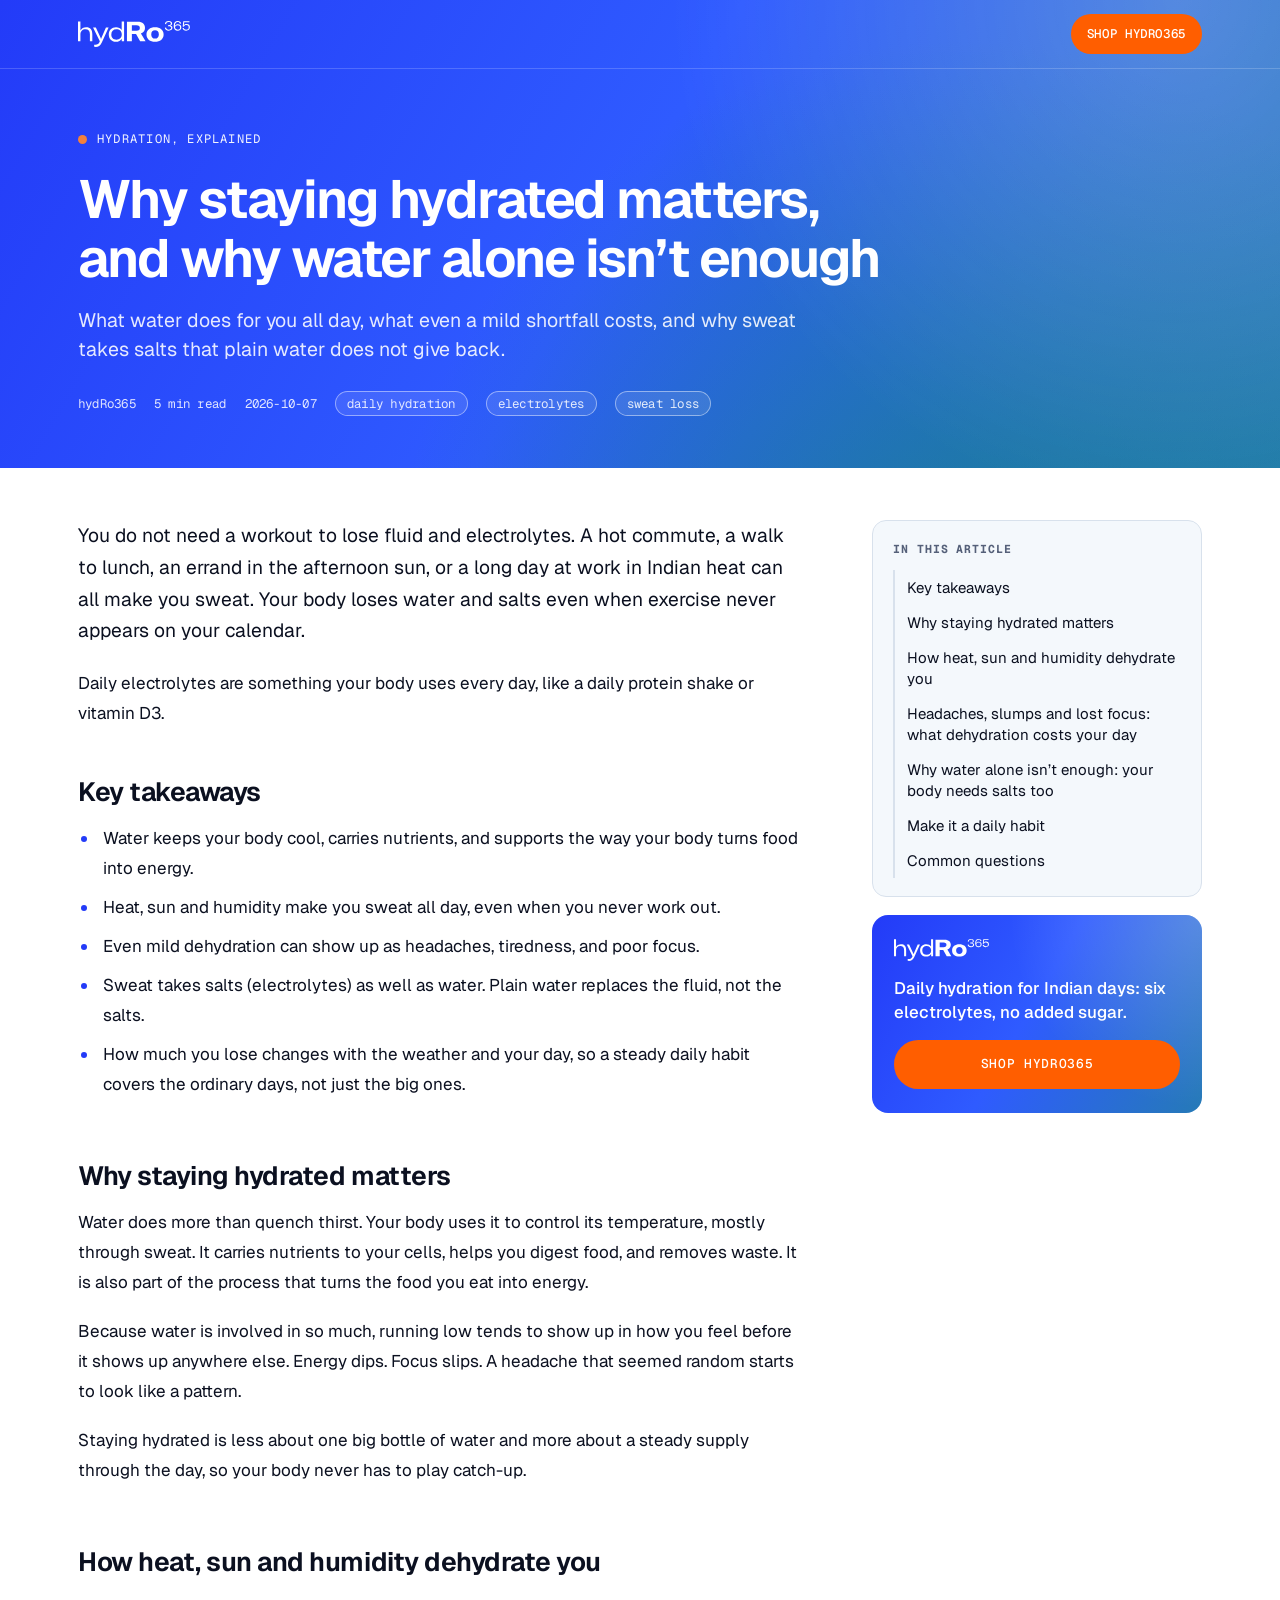
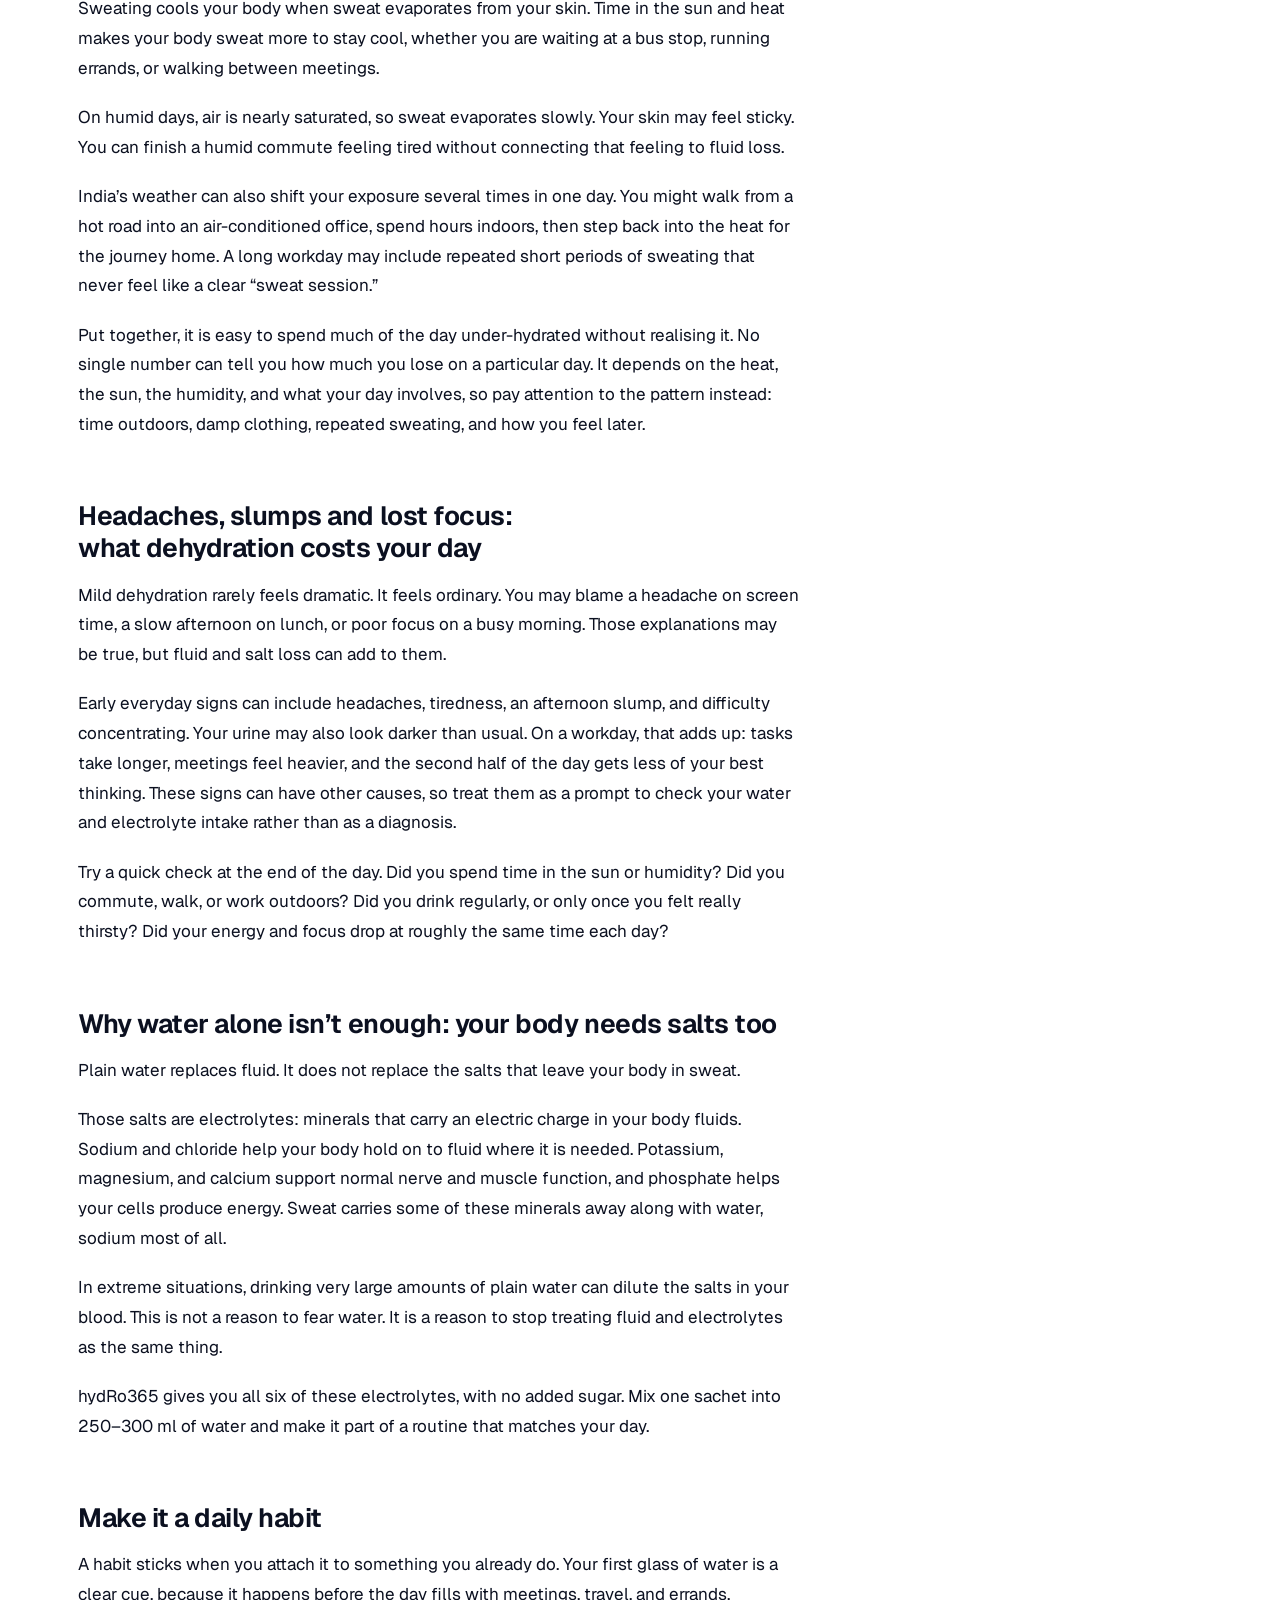
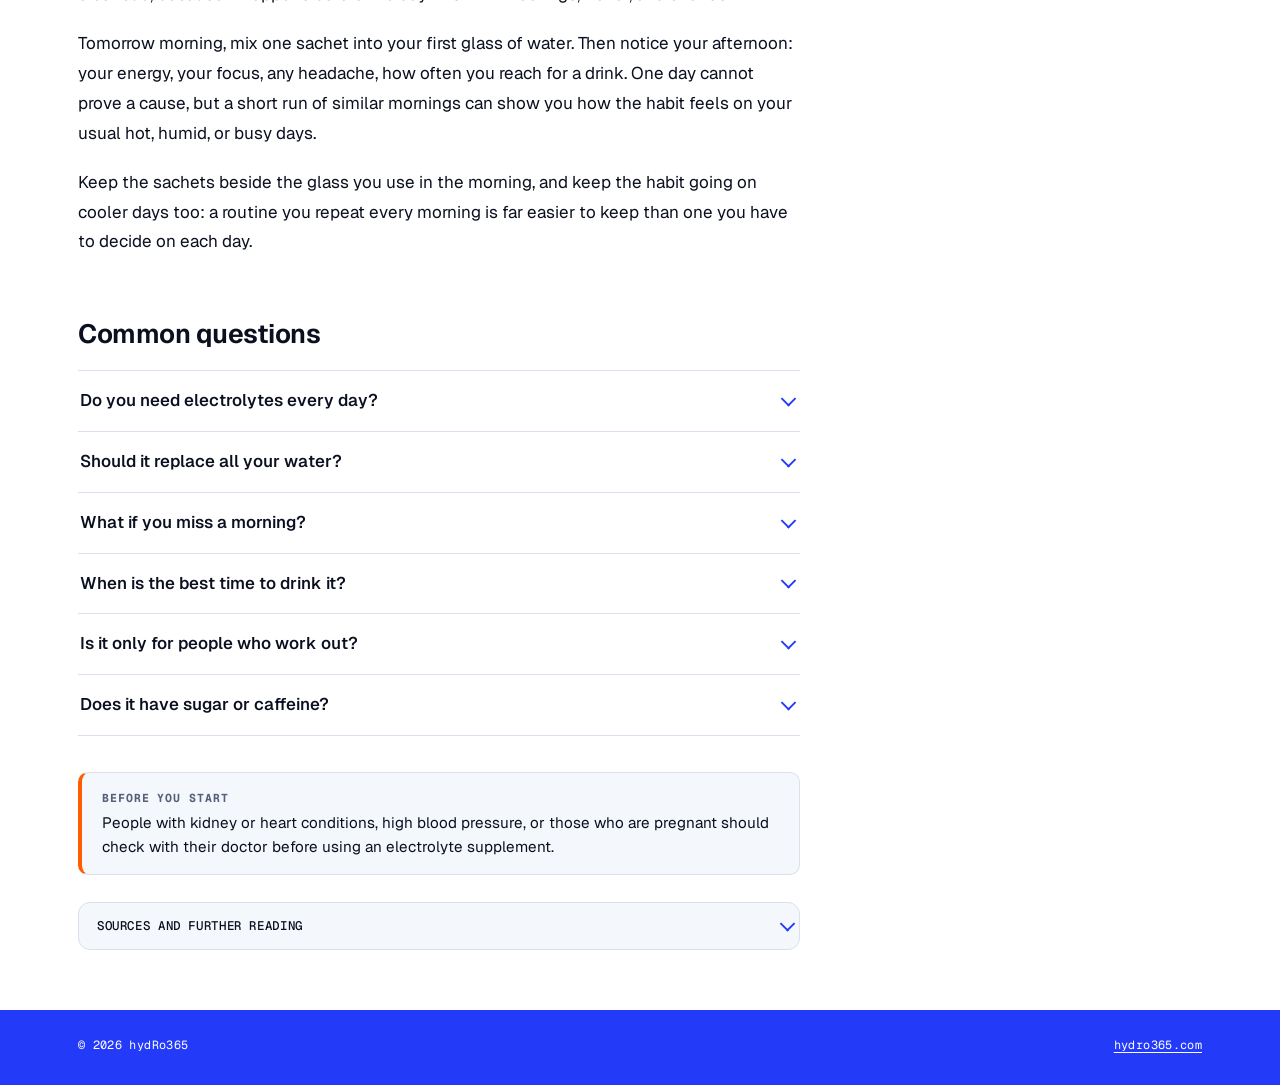
==== hydro365/why-hydration-matters.html @ fe2ad6c8 "hydRo365 guide 1: clean URL (/hydro365/why-hydration-matters), wider two-column layout, brighter bra" ====
<!DOCTYPE html>
<html lang="en-IN">
<head>
<meta charset="UTF-8">
<meta name="viewport" content="width=device-width, initial-scale=1">
<title>Why staying hydrated matters, and why water alone isn&#x27;t enough | hydRo365</title>
<meta name="description" content="What water does for you all day, what mild dehydration can cost in focus and energy, and why sweat takes salts that plain water does not replace.">
<link rel="canonical" href="https://blogs.theverbatim.com/hydro365/why-hydration-matters">
<meta property="og:type" content="article"><meta property="og:title" content="Why staying hydrated matters, and why water alone isn&#x27;t enough">
<meta property="og:description" content="What water does for you all day, what mild dehydration can cost in focus and energy, and why sweat takes salts that plain water does not replace."><meta property="og:url" content="https://blogs.theverbatim.com/hydro365/why-hydration-matters">
<meta property="og:image" content="https://www.hydro365.com/cdn/shop/files/rOHIT_T_oRange.webp?v=1789637804&width=1200"><meta name="twitter:card" content="summary_large_image">
<link rel="preconnect" href="https://fonts.googleapis.com"><link rel="preconnect" href="https://fonts.gstatic.com" crossorigin><link href="https://fonts.googleapis.com/css2?family=Geist:wght@400;500;560;650&amp;family=Geist+Mono:wght@400;500&amp;display=swap" rel="stylesheet">
<link rel="stylesheet" href="assets/hydro365.css">
<script type="application/ld+json">
{
 "@context": "https://schema.org",
 "@graph": [
  {
   "@type": "Article",
   "@id": "https://blogs.theverbatim.com/hydro365/why-hydration-matters#article",
   "headline": "Why staying hydrated matters, and why water alone isn't enough",
   "description": "What water does for you all day, what mild dehydration can cost in focus and energy, and why sweat takes salts that plain water does not replace.",
   "inLanguage": "en-IN",
   "datePublished": "2026-10-07",
   "dateModified": "2026-10-07",
   "wordCount": 1087,
   "image": "https://www.hydro365.com/cdn/shop/files/rOHIT_T_oRange.webp?v=1789637804&width=1200",
   "mainEntityOfPage": {
    "@type": "WebPage",
    "@id": "https://blogs.theverbatim.com/hydro365/why-hydration-matters"
   },
   "author": {
    "@type": "Organization",
    "name": "hydRo365",
    "url": "https://www.hydro365.com"
   },
   "publisher": {
    "@type": "Organization",
    "name": "hydRo365",
    "url": "https://www.hydro365.com"
   },
   "keywords": "daily hydration, electrolytes, sweat loss",
   "citation": [
    "https://engineering.mit.edu/ask-an-engineer/why-do-we-sweat-more-in-high-humidity",
    "https://today.uconn.edu/2012/02/even-mild-dehydration-can-alter-mood/",
    "https://courses.lumenlearning.com/suny-ap2/?p=982",
    "https://www.nhs.uk/conditions/dehydration/",
    "https://www.uhhospitals.org/blog/articles/2024/01/can-you-drink-too-much-water",
    "https://bps.org.uk/research-digest/how-form-habit"
   ]
  },
  {
   "@type": "BreadcrumbList",
   "itemListElement": [
    {
     "@type": "ListItem",
     "position": 1,
     "name": "hydRo365",
     "item": "https://www.hydro365.com"
    },
    {
     "@type": "ListItem",
     "position": 2,
     "name": "Why staying hydrated matters, and why water alone isn't enough",
     "item": "https://blogs.theverbatim.com/hydro365/why-hydration-matters"
    }
   ]
  },
  {
   "@type": "FAQPage",
   "mainEntity": [
    {
     "@type": "Question",
     "name": "Do you need electrolytes every day?",
     "acceptedAnswer": {
      "@type": "Answer",
      "text": "You do not need a workout to lose fluid and salt, so a daily routine makes sense. How much you lose still varies with the weather, your activity, and your day."
     }
    },
    {
     "@type": "Question",
     "name": "Should it replace all your water?",
     "acceptedAnswer": {
      "@type": "Answer",
      "text": "No. Keep drinking water through the day. An electrolyte drink adds the salts; it does not remove the need for regular fluids."
     }
    },
    {
     "@type": "Question",
     "name": "What if you miss a morning?",
     "acceptedAnswer": {
      "@type": "Answer",
      "text": "Resume the next morning. Do not compensate by taking extra."
     }
    },
    {
     "@type": "Question",
     "name": "When is the best time to drink it?",
     "acceptedAnswer": {
      "@type": "Answer",
      "text": "Any time of day works, whether that is first thing in the morning, mid-afternoon, or around a workout."
     }
    },
    {
     "@type": "Question",
     "name": "Is it only for people who work out?",
     "acceptedAnswer": {
      "@type": "Answer",
      "text": "No. Sweating can mean losing electrolytes, especially sodium and chloride, and plain water replaces only fluid. A hot commute can count too."
     }
    },
    {
     "@type": "Question",
     "name": "Does it have sugar or caffeine?",
     "acceptedAnswer": {
      "@type": "Answer",
      "text": "It has no added sugar and no caffeine. It is sweetened with monk fruit and stevia."
     }
    }
   ]
  }
 ]
}
</script>
</head>
<body>
<div class="top"><header class="bar"><div class="wrap"><a href="https://www.hydro365.com" aria-label="hydRo365"><img src="assets/logo.svg" alt="hydRo365"></a><nav><a class="shop" href="https://www.hydro365.com/products/hydro365-orange-daily-electrolyte-hydration">Shop hydRo365</a></nav></div></header>
<section class="hero"><div class="wrap"><div class="hero-in">
<p class="kicker">Hydration, explained</p>
<h1>Why staying hydrated matters, and why water alone isn’t enough</h1>
<p class="dek">What water does for you all day, what even a mild shortfall costs, and why sweat takes salts that plain water does not give back.</p>
<div class="meta"><span>hydRo365</span><span>5 min read</span><span>2026-10-07</span><span class="tag">daily hydration</span><span class="tag">electrolytes</span><span class="tag">sweat loss</span></div>
</div></div></section></div>
<div class="wrap layout"><main><p>You do not need a workout to lose fluid and electrolytes. A hot commute, a walk to lunch, an errand in the afternoon sun, or a long day at work in Indian heat can all make you sweat. Your body loses water and salts even when exercise never appears on your calendar.</p><p>Daily electrolytes are something your body uses every day, like a daily protein shake or vitamin D3.</p><h2 id="key-takeaways">Key takeaways</h2><ul><li>Water keeps your body cool, carries nutrients, and supports the way your body turns food into energy.</li><li>Heat, sun and humidity make you sweat all day, even when you never work out.</li><li>Even mild dehydration can show up as headaches, tiredness, and poor focus.</li><li>Sweat takes salts (electrolytes) as well as water. Plain water replaces the fluid, not the salts.</li><li>How much you lose changes with the weather and your day, so a steady daily habit covers the ordinary days, not just the big ones.</li></ul><h2 id="why-staying-hydrated-matters">Why staying hydrated matters</h2><p>Water does more than quench thirst. Your body uses it to control its temperature, mostly through sweat. It carries nutrients to your cells, helps you digest food, and removes waste. It is also part of the process that turns the food you eat into energy.</p><p>Because water is involved in so much, running low tends to show up in how you feel before it shows up anywhere else. Energy dips. Focus slips. A headache that seemed random starts to look like a pattern.</p><p>Staying hydrated is less about one big bottle of water and more about a steady supply through the day, so your body never has to play catch-up.</p><h2 id="how-heat-sun-and-humidity-dehydrate-you">How heat, sun and humidity dehydrate you</h2><p>Sweating cools your body when sweat evaporates from your skin. Time in the sun and heat makes your body sweat more to stay cool, whether you are waiting at a bus stop, running errands, or walking between meetings.</p><p>On humid days, air is nearly saturated, so sweat evaporates slowly. Your skin may feel sticky. You can finish a humid commute feeling tired without connecting that feeling to fluid loss.</p><p>India’s weather can also shift your exposure several times in one day. You might walk from a hot road into an air-conditioned office, spend hours indoors, then step back into the heat for the journey home. A long workday may include repeated short periods of sweating that never feel like a clear “sweat session.”</p><p>Put together, it is easy to spend much of the day under-hydrated without realising it. No single number can tell you how much you lose on a particular day. It depends on the heat, the sun, the humidity, and what your day involves, so pay attention to the pattern instead: time outdoors, damp clothing, repeated sweating, and how you feel later.</p><h2 id="headaches-slumps-and-lost-focus-what-dehydration-costs-your-day">Headaches, slumps and lost focus: what dehydration costs your day</h2><p>Mild dehydration rarely feels dramatic. It feels ordinary. You may blame a headache on screen time, a slow afternoon on lunch, or poor focus on a busy morning. Those explanations may be true, but fluid and salt loss can add to them.</p><p>Early everyday signs can include headaches, tiredness, an afternoon slump, and difficulty concentrating. Your urine may also look darker than usual. On a workday, that adds up: tasks take longer, meetings feel heavier, and the second half of the day gets less of your best thinking. These signs can have other causes, so treat them as a prompt to check your water and electrolyte intake rather than as a diagnosis.</p><p>Try a quick check at the end of the day. Did you spend time in the sun or humidity? Did you commute, walk, or work outdoors? Did you drink regularly, or only once you felt really thirsty? Did your energy and focus drop at roughly the same time each day?</p><h2 id="why-water-alone-isn-t-enough-your-body-needs-salts-too">Why water alone isn’t enough: your body needs salts too</h2><p>Plain water replaces fluid. It does not replace the salts that leave your body in sweat.</p><p>Those salts are electrolytes: minerals that carry an electric charge in your body fluids. Sodium and chloride help your body hold on to fluid where it is needed. Potassium, magnesium, and calcium support normal nerve and muscle function, and phosphate helps your cells produce energy. Sweat carries some of these minerals away along with water, sodium most of all.</p><p>In extreme situations, drinking very large amounts of plain water can dilute the salts in your blood. This is not a reason to fear water. It is a reason to stop treating fluid and electrolytes as the same thing.</p><p>hydRo365 gives you all six of these electrolytes, with no added sugar. Mix one sachet into 250–300 ml of water and make it part of a routine that matches your day.</p><h2 id="make-it-a-daily-habit">Make it a daily habit</h2><p>A habit sticks when you attach it to something you already do. Your first glass of water is a clear cue, because it happens before the day fills with meetings, travel, and errands.</p><p>Tomorrow morning, mix one sachet into your first glass of water. Then notice your afternoon: your energy, your focus, any headache, how often you reach for a drink. One day cannot prove a cause, but a short run of similar mornings can show you how the habit feels on your usual hot, humid, or busy days.</p><p>Keep the sachets beside the glass you use in the morning, and keep the habit going on cooler days too: a routine you repeat every morning is far easier to keep than one you have to decide on each day.</p><h2 id="common-questions">Common questions</h2><div class="faq"><details><summary>Do you need electrolytes every day?</summary><div class="ans"><p>You do not need a workout to lose fluid and salt, so a daily routine makes sense. How much you lose still varies with the weather, your activity, and your day.</p></div></details><details><summary>Should it replace all your water?</summary><div class="ans"><p>No. Keep drinking water through the day. An electrolyte drink adds the salts; it does not remove the need for regular fluids.</p></div></details><details><summary>What if you miss a morning?</summary><div class="ans"><p>Resume the next morning. Do not compensate by taking extra.</p></div></details><details><summary>When is the best time to drink it?</summary><div class="ans"><p>Any time of day works, whether that is first thing in the morning, mid-afternoon, or around a workout.</p></div></details><details><summary>Is it only for people who work out?</summary><div class="ans"><p>No. Sweating can mean losing electrolytes, especially sodium and chloride, and plain water replaces only fluid. A hot commute can count too.</p></div></details><details><summary>Does it have sugar or caffeine?</summary><div class="ans"><p>It has no added sugar and no caffeine. It is sweetened with monk fruit and stevia.</p></div></details></div><aside class="note"><b>Before you start</b><p>People with kidney or heart conditions, high blood pressure, or those who are pregnant should check with their doctor before using an electrolyte supplement.</p></aside><details class="sources"><summary>Sources and further reading</summary><ol><li><a href="https://engineering.mit.edu/ask-an-engineer/why-do-we-sweat-more-in-high-humidity" rel="noopener">MIT School of Engineering: why do we sweat more in high humidity</a></li><li><a href="https://today.uconn.edu/2012/02/even-mild-dehydration-can-alter-mood/" rel="noopener">UConn Today: Even mild dehydration can alter mood (Armstrong et al.)</a></li><li><a href="https://courses.lumenlearning.com/suny-ap2/?p=982" rel="noopener">OpenStax Anatomy &amp; Physiology: Electrolyte Balance</a></li><li><a href="https://www.nhs.uk/conditions/dehydration/" rel="noopener">NHS: Dehydration</a></li><li><a href="https://www.uhhospitals.org/blog/articles/2024/01/can-you-drink-too-much-water" rel="noopener">University Hospitals: Can you drink too much water?</a></li><li><a href="https://bps.org.uk/research-digest/how-form-habit" rel="noopener">Lally et al. 2010, Eur J Soc Psychol (via BPS Research Digest)</a></li></ol></details></main><aside class="side"><nav class="toc" aria-label="In this article"><b>In this article</b><ol><li><a href="#key-takeaways">Key takeaways</a></li><li><a href="#why-staying-hydrated-matters">Why staying hydrated matters</a></li><li><a href="#how-heat-sun-and-humidity-dehydrate-you">How heat, sun and humidity dehydrate you</a></li><li><a href="#headaches-slumps-and-lost-focus-what-dehydration-costs-your-day">Headaches, slumps and lost focus: what dehydration costs your day</a></li><li><a href="#why-water-alone-isn-t-enough-your-body-needs-salts-too">Why water alone isn’t enough: your body needs salts too</a></li><li><a href="#make-it-a-daily-habit">Make it a daily habit</a></li><li><a href="#common-questions">Common questions</a></li></ol></nav><div class="cta-card"><img src="assets/logo.svg" alt="hydRo365"><p>Daily hydration for Indian days: six electrolytes, no added sugar.</p><a href="https://www.hydro365.com/products/hydro365-orange-daily-electrolyte-hydration">Shop hydRo365</a></div></aside></div>

<footer><div class="wrap"><p class="fine">&copy; 2026 hydRo365</p><p class="fine"><a href="https://www.hydro365.com">hydro365.com</a></p></div></footer>
</body>
</html>
---- hydro365/assets/hydro365.css ----
:root{
  --blue:#233bf8; --blue-2:#2f5bff; --teal:#108474; --orange:#ff5e00; --orange-2:#ff8432; --ice:#e1edf5;
  --ink:#0b1020; --muted:#556079; --line:#d8e1ec; --bg:#ffffff; --card:#f4f8fc; --link:#233bf8;
  --hero:linear-gradient(120deg,#233bf8 0%,#2f5bff 48%,#1f8f86 135%);
  --sans:'Geist',ui-sans-serif,-apple-system,'Segoe UI',Roboto,sans-serif;
  --mono:'Geist Mono',ui-monospace,'Cascadia Code',Consolas,monospace;
}
@media (prefers-color-scheme: dark){
  :root:not([data-theme="light"]){
    --ink:#e8edf8; --muted:#9aa7c0; --line:#243055; --bg:#080c1f; --card:#0f1632; --link:#8fa0ff; color-scheme:dark;
  }
}
*{box-sizing:border-box}
html{scroll-behavior:smooth}
body{margin:0;background:var(--bg);color:var(--ink);font-family:var(--sans);font-size:1.0625rem;line-height:1.75;-webkit-font-smoothing:antialiased}
a{color:var(--link);text-underline-offset:3px}
a:hover{color:var(--orange)}
:focus-visible{outline:2px solid var(--orange);outline-offset:3px;border-radius:4px}
.wrap{max-width:1180px;margin:0 auto;padding:0 28px}

/* top: header + hero share one brand gradient */
.top{background:var(--hero);color:#fff;position:relative;overflow:hidden}
.top:before{content:"";position:absolute;inset:0;background:radial-gradient(circle at 92% 0%,rgba(255,255,255,.2),transparent 40%),radial-gradient(circle at 75% 130%,rgba(16,132,116,.55),transparent 50%);pointer-events:none}
.top>*{position:relative}
.bar{border-bottom:1px solid rgba(255,255,255,.18)}
.bar .wrap{display:flex;align-items:center;justify-content:space-between;gap:16px;padding-top:14px;padding-bottom:14px}
.bar img{height:26px;display:block}
.bar nav{display:flex;align-items:center;gap:22px;font-family:var(--mono);font-size:.78rem;letter-spacing:.05em;text-transform:uppercase}
.bar nav a{color:#fff;text-decoration:none;opacity:.9}
.bar nav a:hover{opacity:1;color:#fff}
.bar .shop{background:var(--orange);color:#fff!important;padding:9px 16px;border-radius:999px;opacity:1;font-weight:500}
.bar .shop:hover{background:#fff;color:var(--blue)!important}
.hero .wrap{padding-top:60px;padding-bottom:52px}
.hero-in{max-width:860px}
.kicker{font-family:var(--mono);font-size:.76rem;letter-spacing:.1em;text-transform:uppercase;color:#fff;display:flex;align-items:center;gap:10px;margin:0 0 20px;opacity:.95}
.kicker:before{content:"";width:9px;height:9px;border-radius:50%;background:var(--orange-2)}
h1{font-size:clamp(2.1rem,4.6vw,3.35rem);line-height:1.1;letter-spacing:-.028em;font-weight:650;margin:0 0 18px;text-wrap:balance;color:#fff}
.dek{font-size:1.22rem;line-height:1.5;color:rgba(255,255,255,.88);margin:0 0 26px;max-width:38em;text-wrap:pretty}
.meta{font-family:var(--mono);font-size:.78rem;color:rgba(255,255,255,.85);display:flex;flex-wrap:wrap;gap:8px 18px;letter-spacing:.02em;align-items:center}
.meta .tag{border:1px solid rgba(255,255,255,.45);border-radius:999px;padding:1px 11px;background:rgba(255,255,255,.1)}

/* two-column reading layout: article left, sticky rail right */
.layout{display:grid;grid-template-columns:minmax(0,1fr) 330px;gap:72px;padding-top:52px;padding-bottom:36px;align-items:start}
main{max-width:780px;min-width:0}
main>p:first-child{font-size:1.2rem;line-height:1.65}
h2{font-size:1.65rem;line-height:1.22;letter-spacing:-.018em;font-weight:650;margin:2.3em 0 .6em;text-wrap:balance;scroll-margin-top:24px}
main>h2:first-of-type{margin-top:1.8em}
p{margin:0 0 1.15em;text-wrap:pretty}
ul{padding-left:1.25em;margin:0 0 1.3em}
li{margin:.55em 0;padding-left:.2em}
li::marker{color:var(--blue)}
@media (prefers-color-scheme: dark){:root:not([data-theme="light"]) li::marker{color:var(--link)}}
blockquote{margin:1.6em 0;padding:22px 26px;background:var(--hero);color:#fff;border-radius:14px;font-size:1.12rem;line-height:1.55}
blockquote p{margin:0 0 .6em;color:inherit}
blockquote p:last-child:not(:first-child){margin:0;font-family:var(--mono);font-size:.78rem;letter-spacing:.04em;text-transform:uppercase;opacity:.9}
.faq{margin:1.2em 0 0;border-top:1px solid var(--line)}
details{border-bottom:1px solid var(--line)}
summary{list-style:none;cursor:pointer;padding:18px 40px 18px 2px;position:relative;font-weight:560;font-size:1.06rem;line-height:1.4}
summary::-webkit-details-marker{display:none}
summary:after{content:"";position:absolute;right:6px;top:50%;width:9px;height:9px;border-right:2px solid var(--blue);border-bottom:2px solid var(--blue);transform:translateY(-70%) rotate(45deg);transition:transform .2s}
@media (prefers-color-scheme: dark){:root:not([data-theme="light"]) summary:after{border-color:var(--link)}}
details[open] summary:after{transform:translateY(-30%) rotate(-135deg)}
summary:hover{color:var(--link)}
details .ans{padding:0 2px 20px}
details .ans p{margin:0}
.note{margin:2.4em 0 0;padding:16px 20px;border:1px solid var(--line);border-left:4px solid var(--orange);border-radius:10px;background:var(--card);font-size:.95rem;line-height:1.55}
.note b{display:block;font-family:var(--mono);font-size:.72rem;letter-spacing:.08em;text-transform:uppercase;color:var(--muted);margin-bottom:4px}
.note p{margin:0}
.sources{margin:1.6em 0 0;border:1px solid var(--line);border-radius:12px;background:var(--card)}
.sources summary{padding:14px 44px 14px 18px;font-family:var(--mono);font-size:.78rem;letter-spacing:.05em;text-transform:uppercase;font-weight:500}
.sources ol{margin:0;padding:0 18px 16px 38px;font-size:.92rem;line-height:1.5;color:var(--muted)}
.sources li{margin:.45em 0}

/* rail */
.side{position:sticky;top:24px;display:grid;gap:18px}
.toc{border:1px solid var(--line);background:var(--card);border-radius:14px;padding:18px 20px}
.toc b{display:block;font-family:var(--mono);font-size:.72rem;letter-spacing:.08em;text-transform:uppercase;color:var(--muted);margin-bottom:10px}
.toc ol{list-style:none;margin:0;padding:0;font-size:.94rem;line-height:1.4}
.toc li{margin:0;padding:0}
.toc a{display:block;padding:7px 0 7px 12px;border-left:2px solid var(--line);color:var(--ink);text-decoration:none}
.toc a:hover{border-color:var(--orange);color:var(--link)}
.cta-card{background:var(--hero);color:#fff;border-radius:16px;padding:24px 22px;position:relative;overflow:hidden}
.cta-card:before{content:"";position:absolute;inset:0;background:radial-gradient(circle at 100% 0,rgba(255,255,255,.22),transparent 50%);pointer-events:none}
.cta-card>*{position:relative}
.cta-card img{height:22px;display:block;margin-bottom:16px}
.cta-card p{margin:0 0 16px;font-size:1.05rem;line-height:1.4;font-weight:520;color:#fff}
.cta-card a{display:block;text-align:center;background:var(--orange);color:#fff;text-decoration:none;font-family:var(--mono);font-size:.8rem;letter-spacing:.05em;text-transform:uppercase;padding:13px 18px;border-radius:999px;font-weight:500}
.cta-card a:hover{background:#fff;color:var(--blue)}

.pager{max-width:1180px;margin:0 auto;padding:8px 28px 48px;display:grid;grid-template-columns:1fr 1fr;gap:14px}
.pager a{display:block;border:1px solid var(--line);border-radius:12px;padding:16px 18px;text-decoration:none;color:var(--ink);background:var(--card);transition:border-color .15s,transform .15s}
.pager a:hover{border-color:var(--blue);transform:translateY(-1px);color:var(--ink)}
.pager small{display:block;font-family:var(--mono);font-size:.72rem;letter-spacing:.06em;text-transform:uppercase;color:var(--muted);margin-bottom:4px}
.pager .next{text-align:right;grid-column:2}
footer{background:var(--blue);color:#fff;font-size:.86rem;line-height:1.6;margin-top:24px}
footer .wrap{padding-top:26px;padding-bottom:30px;display:flex;flex-wrap:wrap;justify-content:space-between;gap:10px 24px}
footer p{margin:0;color:#fff}
footer a{color:#fff}
footer .fine{font-family:var(--mono);font-size:.74rem;letter-spacing:.03em}

/* index */
.cards{max-width:1180px;margin:0 auto;padding:48px 28px 56px;display:grid;grid-template-columns:repeat(auto-fit,minmax(min(100%,300px),1fr));gap:20px}
.card{display:flex;flex-direction:column;border:1px solid var(--line);background:var(--card);border-radius:16px;padding:24px;text-decoration:none;color:var(--ink);transition:border-color .15s,transform .15s}
.card:hover{border-color:var(--blue);transform:translateY(-2px);color:var(--ink)}
.card .n{font-family:var(--mono);font-size:.76rem;letter-spacing:.08em;color:var(--link);text-transform:uppercase;margin-bottom:14px}
.card h3{font-size:1.28rem;line-height:1.25;letter-spacing:-.015em;margin:0 0 10px;font-weight:620}
.card p{color:var(--muted);font-size:.98rem;line-height:1.55;margin:0 0 18px;flex:1}
.card .go{font-family:var(--mono);font-size:.76rem;letter-spacing:.05em;text-transform:uppercase;color:var(--link)}

@media (max-width:1020px){
  .layout{grid-template-columns:minmax(0,1fr);gap:36px}
  .side{position:static}
  .toc{display:none}
}
@media (max-width:560px){
  .wrap,.pager,.cards{padding-left:18px;padding-right:18px}
  .bar nav a:not(.shop){display:none}
  .pager{grid-template-columns:1fr}.pager .next{grid-column:1}
  .hero .wrap{padding-top:40px;padding-bottom:36px}
  .layout{padding-top:34px}
}
@media print{.top .bar,.side,.pager{display:none}details{display:block}details .ans{display:block}}
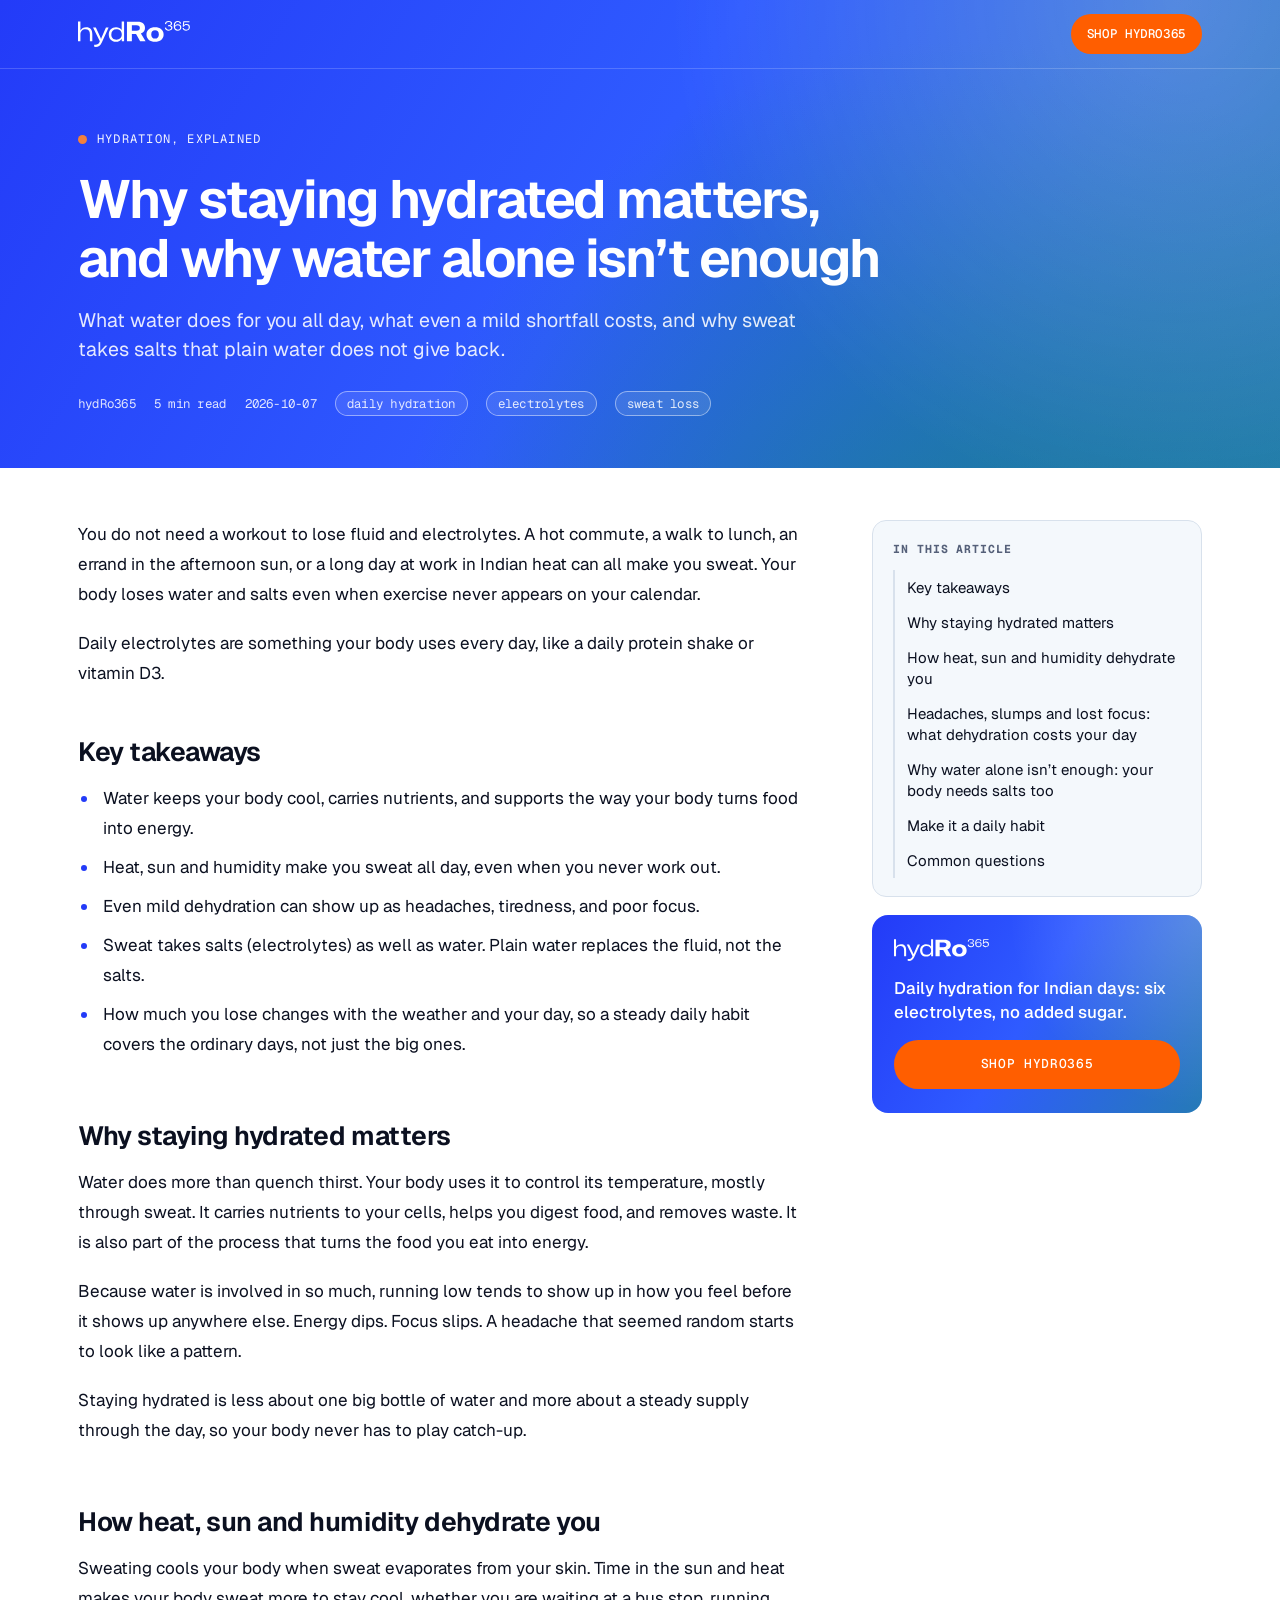
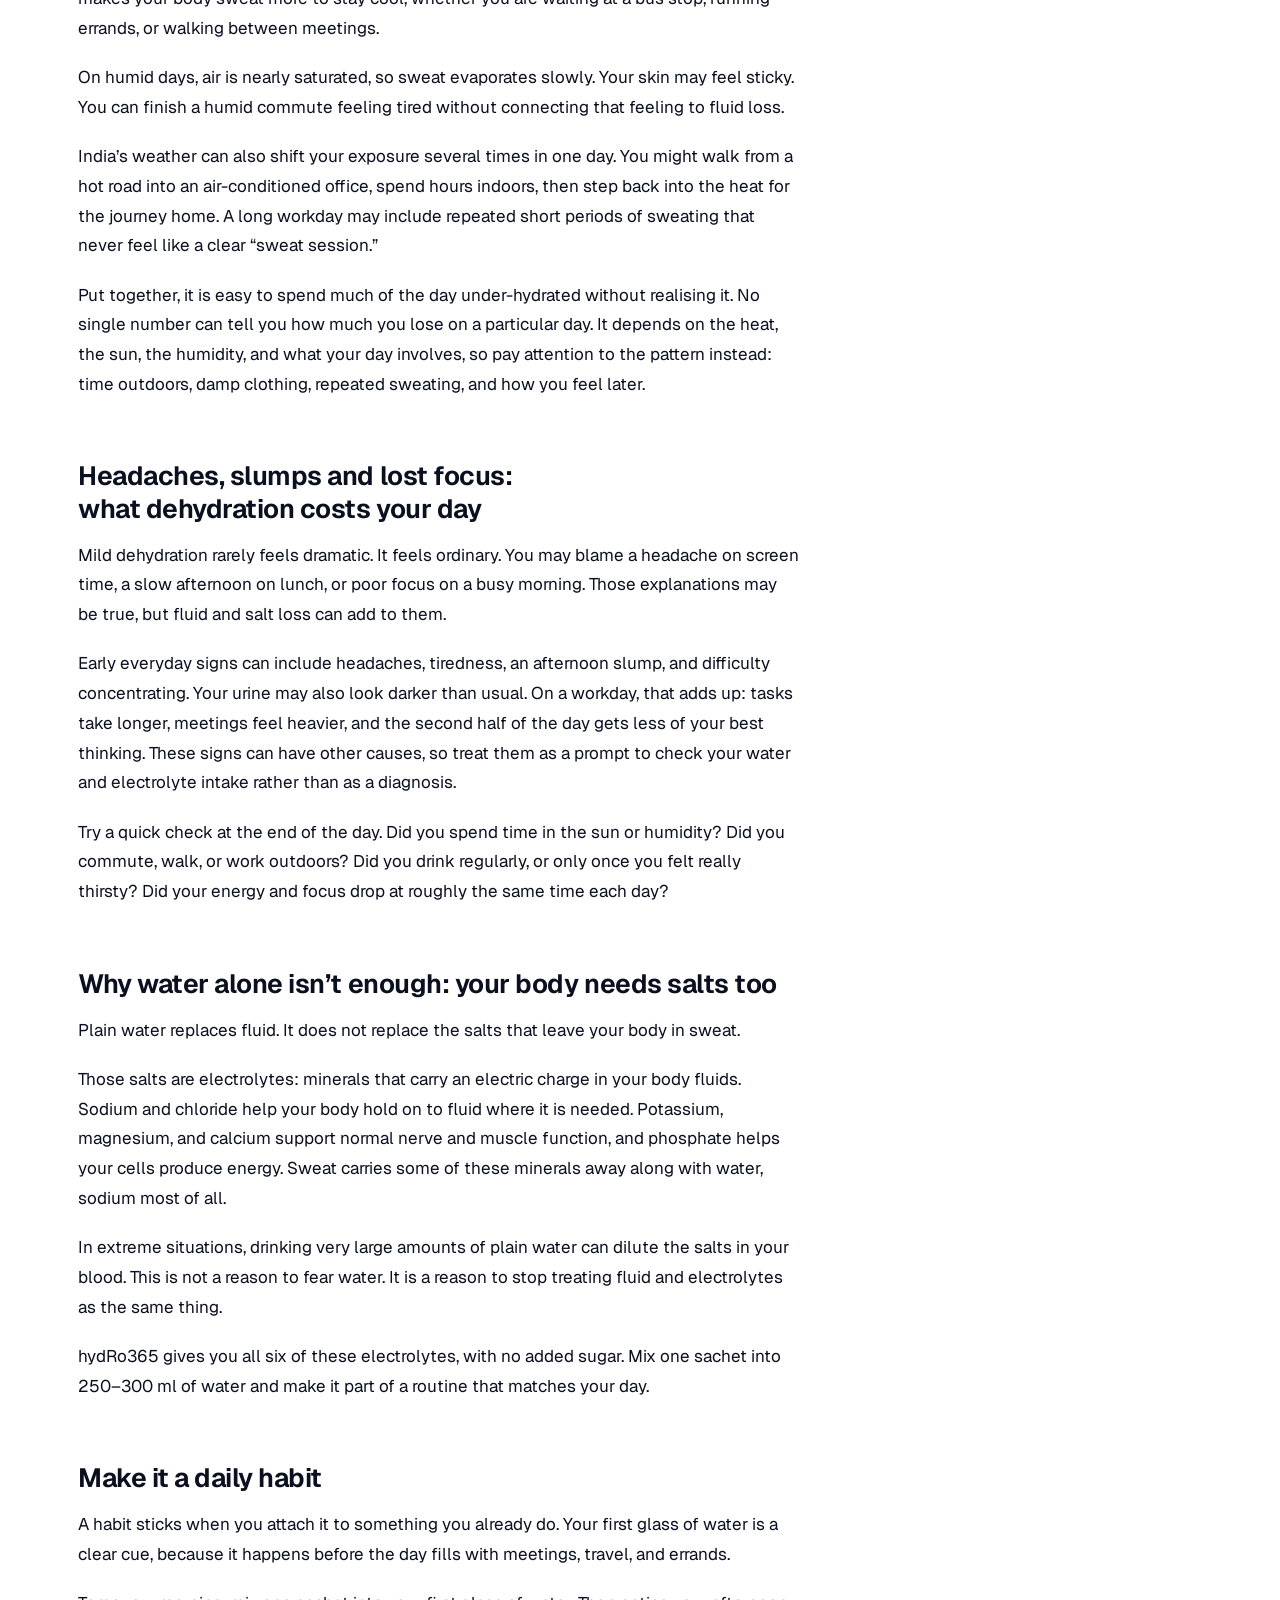
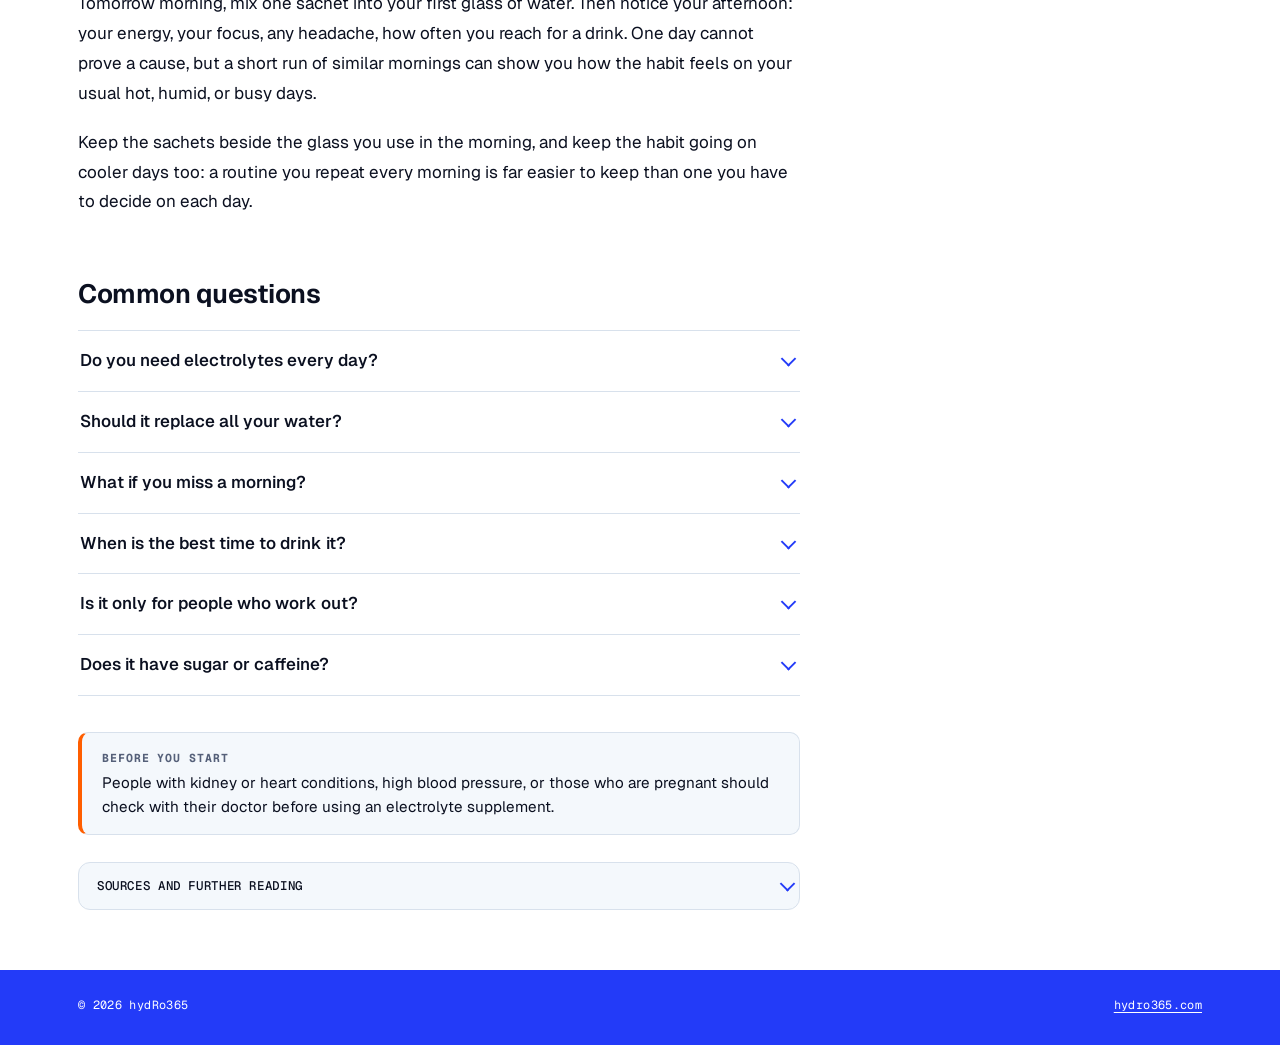
==== commit 6ad94c6b: "hydRo365 guide 1: uniform mobile font size, collapsible contents on mobile Co-Authored-By: Claude So" ====
--- a/hydro365/why-hydration-matters.html
+++ b/hydro365/why-hydration-matters.html
@@ -131,7 +131,7 @@
 <p class="dek">What water does for you all day, what even a mild shortfall costs, and why sweat takes salts that plain water does not give back.</p>
 <div class="meta"><span>hydRo365</span><span>5 min read</span><span>2026-10-07</span><span class="tag">daily hydration</span><span class="tag">electrolytes</span><span class="tag">sweat loss</span></div>
 </div></div></section></div>
-<div class="wrap layout"><main><p>You do not need a workout to lose fluid and electrolytes. A hot commute, a walk to lunch, an errand in the afternoon sun, or a long day at work in Indian heat can all make you sweat. Your body loses water and salts even when exercise never appears on your calendar.</p><p>Daily electrolytes are something your body uses every day, like a daily protein shake or vitamin D3.</p><h2 id="key-takeaways">Key takeaways</h2><ul><li>Water keeps your body cool, carries nutrients, and supports the way your body turns food into energy.</li><li>Heat, sun and humidity make you sweat all day, even when you never work out.</li><li>Even mild dehydration can show up as headaches, tiredness, and poor focus.</li><li>Sweat takes salts (electrolytes) as well as water. Plain water replaces the fluid, not the salts.</li><li>How much you lose changes with the weather and your day, so a steady daily habit covers the ordinary days, not just the big ones.</li></ul><h2 id="why-staying-hydrated-matters">Why staying hydrated matters</h2><p>Water does more than quench thirst. Your body uses it to control its temperature, mostly through sweat. It carries nutrients to your cells, helps you digest food, and removes waste. It is also part of the process that turns the food you eat into energy.</p><p>Because water is involved in so much, running low tends to show up in how you feel before it shows up anywhere else. Energy dips. Focus slips. A headache that seemed random starts to look like a pattern.</p><p>Staying hydrated is less about one big bottle of water and more about a steady supply through the day, so your body never has to play catch-up.</p><h2 id="how-heat-sun-and-humidity-dehydrate-you">How heat, sun and humidity dehydrate you</h2><p>Sweating cools your body when sweat evaporates from your skin. Time in the sun and heat makes your body sweat more to stay cool, whether you are waiting at a bus stop, running errands, or walking between meetings.</p><p>On humid days, air is nearly saturated, so sweat evaporates slowly. Your skin may feel sticky. You can finish a humid commute feeling tired without connecting that feeling to fluid loss.</p><p>India’s weather can also shift your exposure several times in one day. You might walk from a hot road into an air-conditioned office, spend hours indoors, then step back into the heat for the journey home. A long workday may include repeated short periods of sweating that never feel like a clear “sweat session.”</p><p>Put together, it is easy to spend much of the day under-hydrated without realising it. No single number can tell you how much you lose on a particular day. It depends on the heat, the sun, the humidity, and what your day involves, so pay attention to the pattern instead: time outdoors, damp clothing, repeated sweating, and how you feel later.</p><h2 id="headaches-slumps-and-lost-focus-what-dehydration-costs-your-day">Headaches, slumps and lost focus: what dehydration costs your day</h2><p>Mild dehydration rarely feels dramatic. It feels ordinary. You may blame a headache on screen time, a slow afternoon on lunch, or poor focus on a busy morning. Those explanations may be true, but fluid and salt loss can add to them.</p><p>Early everyday signs can include headaches, tiredness, an afternoon slump, and difficulty concentrating. Your urine may also look darker than usual. On a workday, that adds up: tasks take longer, meetings feel heavier, and the second half of the day gets less of your best thinking. These signs can have other causes, so treat them as a prompt to check your water and electrolyte intake rather than as a diagnosis.</p><p>Try a quick check at the end of the day. Did you spend time in the sun or humidity? Did you commute, walk, or work outdoors? Did you drink regularly, or only once you felt really thirsty? Did your energy and focus drop at roughly the same time each day?</p><h2 id="why-water-alone-isn-t-enough-your-body-needs-salts-too">Why water alone isn’t enough: your body needs salts too</h2><p>Plain water replaces fluid. It does not replace the salts that leave your body in sweat.</p><p>Those salts are electrolytes: minerals that carry an electric charge in your body fluids. Sodium and chloride help your body hold on to fluid where it is needed. Potassium, magnesium, and calcium support normal nerve and muscle function, and phosphate helps your cells produce energy. Sweat carries some of these minerals away along with water, sodium most of all.</p><p>In extreme situations, drinking very large amounts of plain water can dilute the salts in your blood. This is not a reason to fear water. It is a reason to stop treating fluid and electrolytes as the same thing.</p><p>hydRo365 gives you all six of these electrolytes, with no added sugar. Mix one sachet into 250–300 ml of water and make it part of a routine that matches your day.</p><h2 id="make-it-a-daily-habit">Make it a daily habit</h2><p>A habit sticks when you attach it to something you already do. Your first glass of water is a clear cue, because it happens before the day fills with meetings, travel, and errands.</p><p>Tomorrow morning, mix one sachet into your first glass of water. Then notice your afternoon: your energy, your focus, any headache, how often you reach for a drink. One day cannot prove a cause, but a short run of similar mornings can show you how the habit feels on your usual hot, humid, or busy days.</p><p>Keep the sachets beside the glass you use in the morning, and keep the habit going on cooler days too: a routine you repeat every morning is far easier to keep than one you have to decide on each day.</p><h2 id="common-questions">Common questions</h2><div class="faq"><details><summary>Do you need electrolytes every day?</summary><div class="ans"><p>You do not need a workout to lose fluid and salt, so a daily routine makes sense. How much you lose still varies with the weather, your activity, and your day.</p></div></details><details><summary>Should it replace all your water?</summary><div class="ans"><p>No. Keep drinking water through the day. An electrolyte drink adds the salts; it does not remove the need for regular fluids.</p></div></details><details><summary>What if you miss a morning?</summary><div class="ans"><p>Resume the next morning. Do not compensate by taking extra.</p></div></details><details><summary>When is the best time to drink it?</summary><div class="ans"><p>Any time of day works, whether that is first thing in the morning, mid-afternoon, or around a workout.</p></div></details><details><summary>Is it only for people who work out?</summary><div class="ans"><p>No. Sweating can mean losing electrolytes, especially sodium and chloride, and plain water replaces only fluid. A hot commute can count too.</p></div></details><details><summary>Does it have sugar or caffeine?</summary><div class="ans"><p>It has no added sugar and no caffeine. It is sweetened with monk fruit and stevia.</p></div></details></div><aside class="note"><b>Before you start</b><p>People with kidney or heart conditions, high blood pressure, or those who are pregnant should check with their doctor before using an electrolyte supplement.</p></aside><details class="sources"><summary>Sources and further reading</summary><ol><li><a href="https://engineering.mit.edu/ask-an-engineer/why-do-we-sweat-more-in-high-humidity" rel="noopener">MIT School of Engineering: why do we sweat more in high humidity</a></li><li><a href="https://today.uconn.edu/2012/02/even-mild-dehydration-can-alter-mood/" rel="noopener">UConn Today: Even mild dehydration can alter mood (Armstrong et al.)</a></li><li><a href="https://courses.lumenlearning.com/suny-ap2/?p=982" rel="noopener">OpenStax Anatomy &amp; Physiology: Electrolyte Balance</a></li><li><a href="https://www.nhs.uk/conditions/dehydration/" rel="noopener">NHS: Dehydration</a></li><li><a href="https://www.uhhospitals.org/blog/articles/2024/01/can-you-drink-too-much-water" rel="noopener">University Hospitals: Can you drink too much water?</a></li><li><a href="https://bps.org.uk/research-digest/how-form-habit" rel="noopener">Lally et al. 2010, Eur J Soc Psychol (via BPS Research Digest)</a></li></ol></details></main><aside class="side"><nav class="toc" aria-label="In this article"><b>In this article</b><ol><li><a href="#key-takeaways">Key takeaways</a></li><li><a href="#why-staying-hydrated-matters">Why staying hydrated matters</a></li><li><a href="#how-heat-sun-and-humidity-dehydrate-you">How heat, sun and humidity dehydrate you</a></li><li><a href="#headaches-slumps-and-lost-focus-what-dehydration-costs-your-day">Headaches, slumps and lost focus: what dehydration costs your day</a></li><li><a href="#why-water-alone-isn-t-enough-your-body-needs-salts-too">Why water alone isn’t enough: your body needs salts too</a></li><li><a href="#make-it-a-daily-habit">Make it a daily habit</a></li><li><a href="#common-questions">Common questions</a></li></ol></nav><div class="cta-card"><img src="assets/logo.svg" alt="hydRo365"><p>Daily hydration for Indian days: six electrolytes, no added sugar.</p><a href="https://www.hydro365.com/products/hydro365-orange-daily-electrolyte-hydration">Shop hydRo365</a></div></aside></div>
+<div class="wrap layout"><main><details class="toc-m"><summary>In this article</summary><ol><li><a href="#key-takeaways">Key takeaways</a></li><li><a href="#why-staying-hydrated-matters">Why staying hydrated matters</a></li><li><a href="#how-heat-sun-and-humidity-dehydrate-you">How heat, sun and humidity dehydrate you</a></li><li><a href="#headaches-slumps-and-lost-focus-what-dehydration-costs-your-day">Headaches, slumps and lost focus: what dehydration costs your day</a></li><li><a href="#why-water-alone-isn-t-enough-your-body-needs-salts-too">Why water alone isn’t enough: your body needs salts too</a></li><li><a href="#make-it-a-daily-habit">Make it a daily habit</a></li><li><a href="#common-questions">Common questions</a></li></ol></details><p>You do not need a workout to lose fluid and electrolytes. A hot commute, a walk to lunch, an errand in the afternoon sun, or a long day at work in Indian heat can all make you sweat. Your body loses water and salts even when exercise never appears on your calendar.</p><p>Daily electrolytes are something your body uses every day, like a daily protein shake or vitamin D3.</p><h2 id="key-takeaways">Key takeaways</h2><ul><li>Water keeps your body cool, carries nutrients, and supports the way your body turns food into energy.</li><li>Heat, sun and humidity make you sweat all day, even when you never work out.</li><li>Even mild dehydration can show up as headaches, tiredness, and poor focus.</li><li>Sweat takes salts (electrolytes) as well as water. Plain water replaces the fluid, not the salts.</li><li>How much you lose changes with the weather and your day, so a steady daily habit covers the ordinary days, not just the big ones.</li></ul><h2 id="why-staying-hydrated-matters">Why staying hydrated matters</h2><p>Water does more than quench thirst. Your body uses it to control its temperature, mostly through sweat. It carries nutrients to your cells, helps you digest food, and removes waste. It is also part of the process that turns the food you eat into energy.</p><p>Because water is involved in so much, running low tends to show up in how you feel before it shows up anywhere else. Energy dips. Focus slips. A headache that seemed random starts to look like a pattern.</p><p>Staying hydrated is less about one big bottle of water and more about a steady supply through the day, so your body never has to play catch-up.</p><h2 id="how-heat-sun-and-humidity-dehydrate-you">How heat, sun and humidity dehydrate you</h2><p>Sweating cools your body when sweat evaporates from your skin. Time in the sun and heat makes your body sweat more to stay cool, whether you are waiting at a bus stop, running errands, or walking between meetings.</p><p>On humid days, air is nearly saturated, so sweat evaporates slowly. Your skin may feel sticky. You can finish a humid commute feeling tired without connecting that feeling to fluid loss.</p><p>India’s weather can also shift your exposure several times in one day. You might walk from a hot road into an air-conditioned office, spend hours indoors, then step back into the heat for the journey home. A long workday may include repeated short periods of sweating that never feel like a clear “sweat session.”</p><p>Put together, it is easy to spend much of the day under-hydrated without realising it. No single number can tell you how much you lose on a particular day. It depends on the heat, the sun, the humidity, and what your day involves, so pay attention to the pattern instead: time outdoors, damp clothing, repeated sweating, and how you feel later.</p><h2 id="headaches-slumps-and-lost-focus-what-dehydration-costs-your-day">Headaches, slumps and lost focus: what dehydration costs your day</h2><p>Mild dehydration rarely feels dramatic. It feels ordinary. You may blame a headache on screen time, a slow afternoon on lunch, or poor focus on a busy morning. Those explanations may be true, but fluid and salt loss can add to them.</p><p>Early everyday signs can include headaches, tiredness, an afternoon slump, and difficulty concentrating. Your urine may also look darker than usual. On a workday, that adds up: tasks take longer, meetings feel heavier, and the second half of the day gets less of your best thinking. These signs can have other causes, so treat them as a prompt to check your water and electrolyte intake rather than as a diagnosis.</p><p>Try a quick check at the end of the day. Did you spend time in the sun or humidity? Did you commute, walk, or work outdoors? Did you drink regularly, or only once you felt really thirsty? Did your energy and focus drop at roughly the same time each day?</p><h2 id="why-water-alone-isn-t-enough-your-body-needs-salts-too">Why water alone isn’t enough: your body needs salts too</h2><p>Plain water replaces fluid. It does not replace the salts that leave your body in sweat.</p><p>Those salts are electrolytes: minerals that carry an electric charge in your body fluids. Sodium and chloride help your body hold on to fluid where it is needed. Potassium, magnesium, and calcium support normal nerve and muscle function, and phosphate helps your cells produce energy. Sweat carries some of these minerals away along with water, sodium most of all.</p><p>In extreme situations, drinking very large amounts of plain water can dilute the salts in your blood. This is not a reason to fear water. It is a reason to stop treating fluid and electrolytes as the same thing.</p><p>hydRo365 gives you all six of these electrolytes, with no added sugar. Mix one sachet into 250–300 ml of water and make it part of a routine that matches your day.</p><h2 id="make-it-a-daily-habit">Make it a daily habit</h2><p>A habit sticks when you attach it to something you already do. Your first glass of water is a clear cue, because it happens before the day fills with meetings, travel, and errands.</p><p>Tomorrow morning, mix one sachet into your first glass of water. Then notice your afternoon: your energy, your focus, any headache, how often you reach for a drink. One day cannot prove a cause, but a short run of similar mornings can show you how the habit feels on your usual hot, humid, or busy days.</p><p>Keep the sachets beside the glass you use in the morning, and keep the habit going on cooler days too: a routine you repeat every morning is far easier to keep than one you have to decide on each day.</p><h2 id="common-questions">Common questions</h2><div class="faq"><details><summary>Do you need electrolytes every day?</summary><div class="ans"><p>You do not need a workout to lose fluid and salt, so a daily routine makes sense. How much you lose still varies with the weather, your activity, and your day.</p></div></details><details><summary>Should it replace all your water?</summary><div class="ans"><p>No. Keep drinking water through the day. An electrolyte drink adds the salts; it does not remove the need for regular fluids.</p></div></details><details><summary>What if you miss a morning?</summary><div class="ans"><p>Resume the next morning. Do not compensate by taking extra.</p></div></details><details><summary>When is the best time to drink it?</summary><div class="ans"><p>Any time of day works, whether that is first thing in the morning, mid-afternoon, or around a workout.</p></div></details><details><summary>Is it only for people who work out?</summary><div class="ans"><p>No. Sweating can mean losing electrolytes, especially sodium and chloride, and plain water replaces only fluid. A hot commute can count too.</p></div></details><details><summary>Does it have sugar or caffeine?</summary><div class="ans"><p>It has no added sugar and no caffeine. It is sweetened with monk fruit and stevia.</p></div></details></div><aside class="note"><b>Before you start</b><p>People with kidney or heart conditions, high blood pressure, or those who are pregnant should check with their doctor before using an electrolyte supplement.</p></aside><details class="sources"><summary>Sources and further reading</summary><ol><li><a href="https://engineering.mit.edu/ask-an-engineer/why-do-we-sweat-more-in-high-humidity" rel="noopener">MIT School of Engineering: why do we sweat more in high humidity</a></li><li><a href="https://today.uconn.edu/2012/02/even-mild-dehydration-can-alter-mood/" rel="noopener">UConn Today: Even mild dehydration can alter mood (Armstrong et al.)</a></li><li><a href="https://courses.lumenlearning.com/suny-ap2/?p=982" rel="noopener">OpenStax Anatomy &amp; Physiology: Electrolyte Balance</a></li><li><a href="https://www.nhs.uk/conditions/dehydration/" rel="noopener">NHS: Dehydration</a></li><li><a href="https://www.uhhospitals.org/blog/articles/2024/01/can-you-drink-too-much-water" rel="noopener">University Hospitals: Can you drink too much water?</a></li><li><a href="https://bps.org.uk/research-digest/how-form-habit" rel="noopener">Lally et al. 2010, Eur J Soc Psychol (via BPS Research Digest)</a></li></ol></details></main><aside class="side"><nav class="toc" aria-label="In this article"><b>In this article</b><ol><li><a href="#key-takeaways">Key takeaways</a></li><li><a href="#why-staying-hydrated-matters">Why staying hydrated matters</a></li><li><a href="#how-heat-sun-and-humidity-dehydrate-you">How heat, sun and humidity dehydrate you</a></li><li><a href="#headaches-slumps-and-lost-focus-what-dehydration-costs-your-day">Headaches, slumps and lost focus: what dehydration costs your day</a></li><li><a href="#why-water-alone-isn-t-enough-your-body-needs-salts-too">Why water alone isn’t enough: your body needs salts too</a></li><li><a href="#make-it-a-daily-habit">Make it a daily habit</a></li><li><a href="#common-questions">Common questions</a></li></ol></nav><div class="cta-card"><img src="assets/logo.svg" alt="hydRo365"><p>Daily hydration for Indian days: six electrolytes, no added sugar.</p><a href="https://www.hydro365.com/products/hydro365-orange-daily-electrolyte-hydration">Shop hydRo365</a></div></aside></div>
 
 <footer><div class="wrap"><p class="fine">&copy; 2026 hydRo365</p><p class="fine"><a href="https://www.hydro365.com">hydro365.com</a></p></div></footer>
 </body>
--- a/hydro365/assets/hydro365.css
+++ b/hydro365/assets/hydro365.css
@@ -11,7 +11,7 @@
   }
 }
 *{box-sizing:border-box}
-html{scroll-behavior:smooth}
+html{scroll-behavior:smooth;-webkit-text-size-adjust:100%;text-size-adjust:100%}
 body{margin:0;background:var(--bg);color:var(--ink);font-family:var(--sans);font-size:1.0625rem;line-height:1.75;-webkit-font-smoothing:antialiased}
 a{color:var(--link);text-underline-offset:3px}
 a:hover{color:var(--orange)}
@@ -42,7 +42,6 @@
 /* two-column reading layout: article left, sticky rail right */
 .layout{display:grid;grid-template-columns:minmax(0,1fr) 330px;gap:72px;padding-top:52px;padding-bottom:36px;align-items:start}
 main{max-width:780px;min-width:0}
-main>p:first-child{font-size:1.2rem;line-height:1.65}
 h2{font-size:1.65rem;line-height:1.22;letter-spacing:-.018em;font-weight:650;margin:2.3em 0 .6em;text-wrap:balance;scroll-margin-top:24px}
 main>h2:first-of-type{margin-top:1.8em}
 p{margin:0 0 1.15em;text-wrap:pretty}
@@ -70,6 +69,14 @@
 .sources summary{padding:14px 44px 14px 18px;font-family:var(--mono);font-size:.78rem;letter-spacing:.05em;text-transform:uppercase;font-weight:500}
 .sources ol{margin:0;padding:0 18px 16px 38px;font-size:.92rem;line-height:1.5;color:var(--muted)}
 .sources li{margin:.45em 0}
+
+/* mobile contents (collapsible, shown when the rail is hidden) */
+.toc-m{display:none;border:1px solid var(--line);border-radius:12px;background:var(--card);margin:0 0 1.8em}
+.toc-m summary{padding:14px 44px 14px 16px;font-family:var(--mono);font-size:.78rem;letter-spacing:.06em;text-transform:uppercase;font-weight:500}
+.toc-m ol{list-style:none;margin:0;padding:0 16px 8px}
+.toc-m li{margin:0;padding:0}
+.toc-m a{display:block;padding:10px 0;color:var(--ink);text-decoration:none;border-top:1px solid var(--line);font-size:.98rem;line-height:1.4}
+.toc-m a:hover{color:var(--link)}
 
 /* rail */
 .side{position:sticky;top:24px;display:grid;gap:18px}
@@ -111,6 +118,7 @@
   .layout{grid-template-columns:minmax(0,1fr);gap:36px}
   .side{position:static}
   .toc{display:none}
+  .toc-m{display:block}
 }
 @media (max-width:560px){
   .wrap,.pager,.cards{padding-left:18px;padding-right:18px}
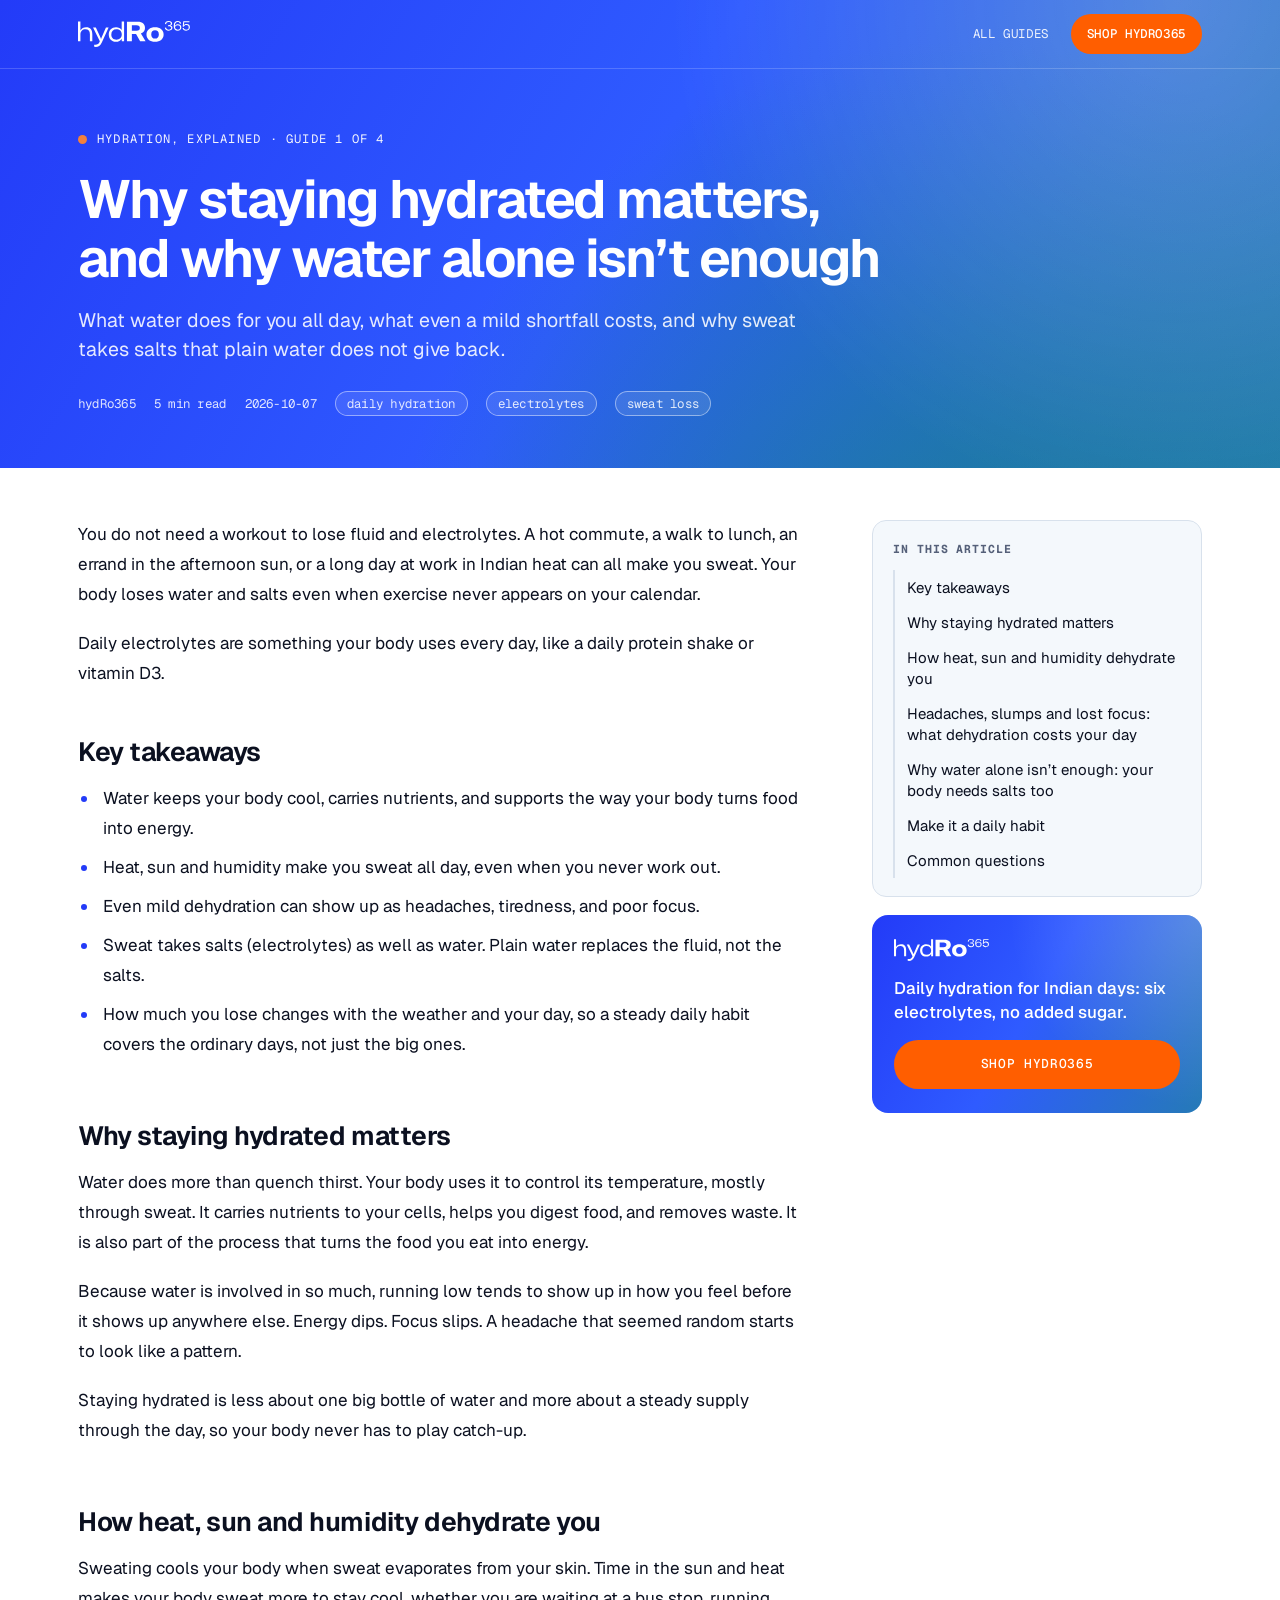
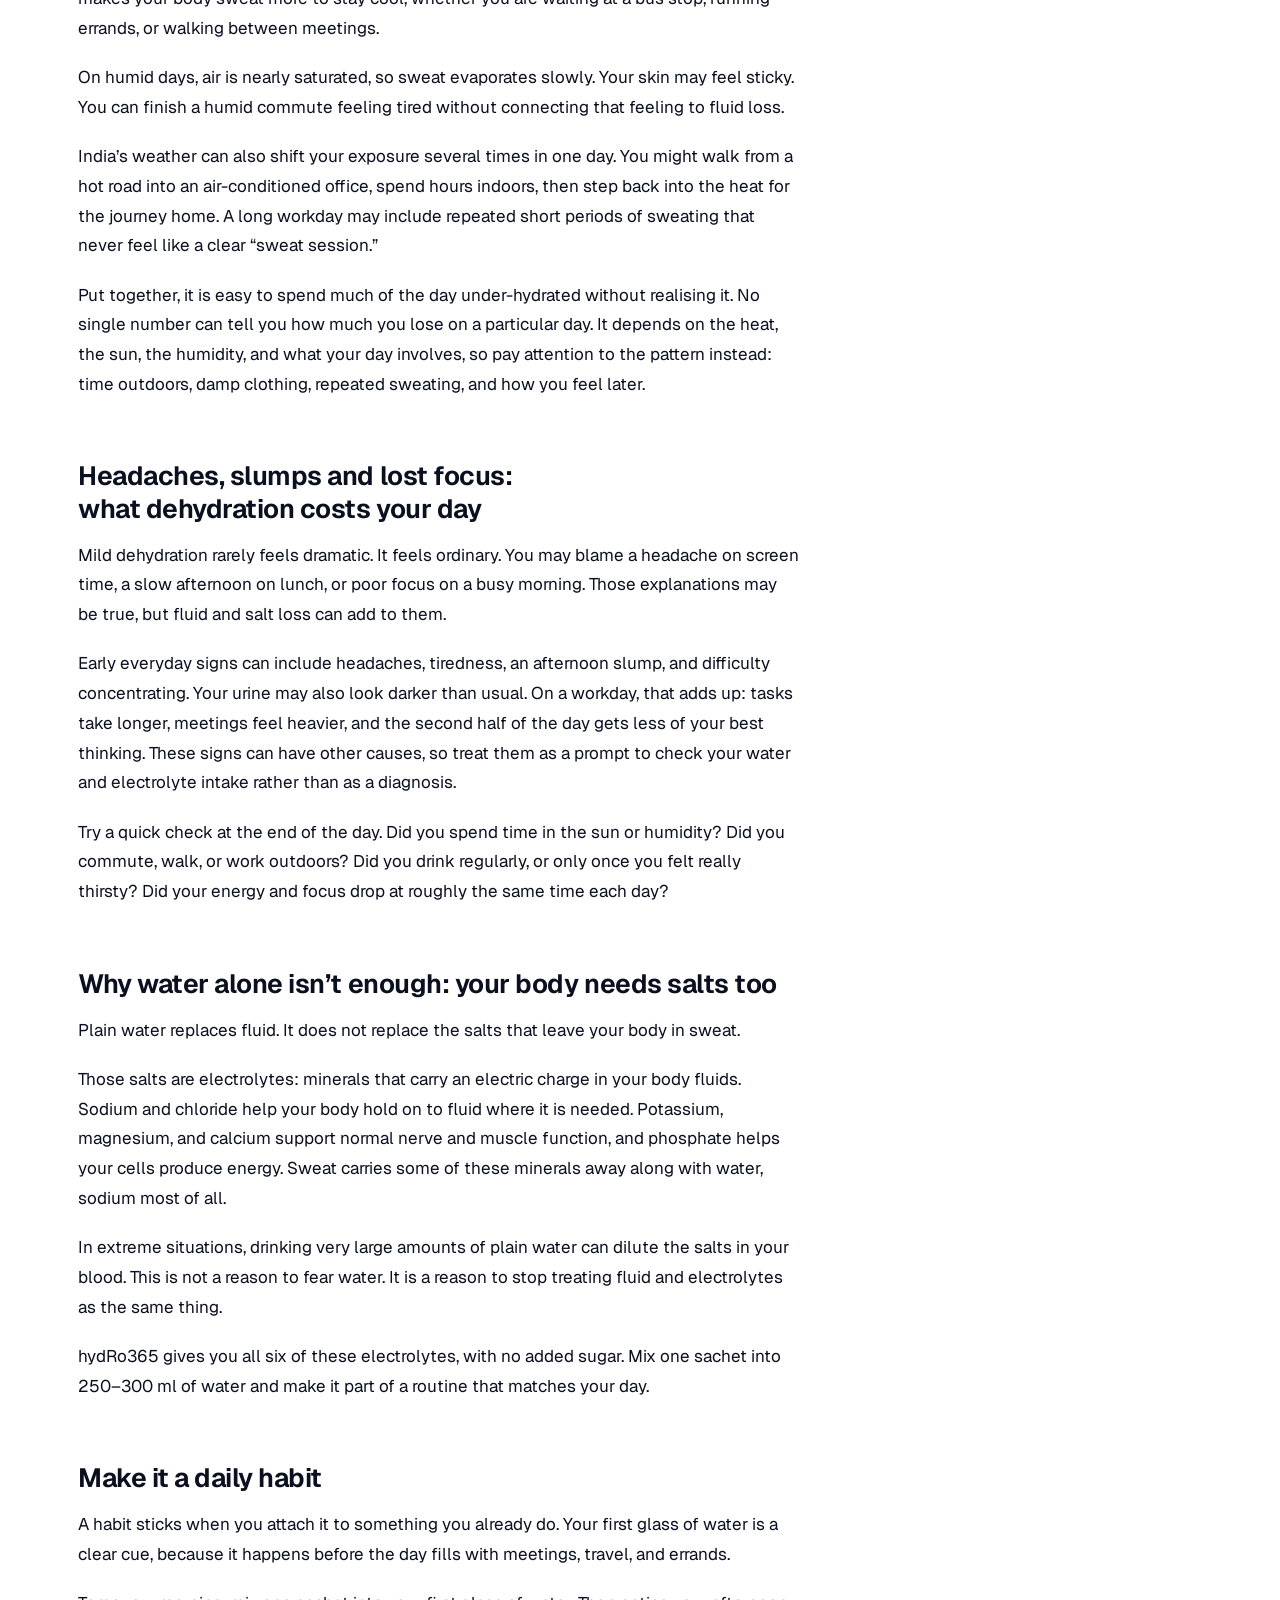
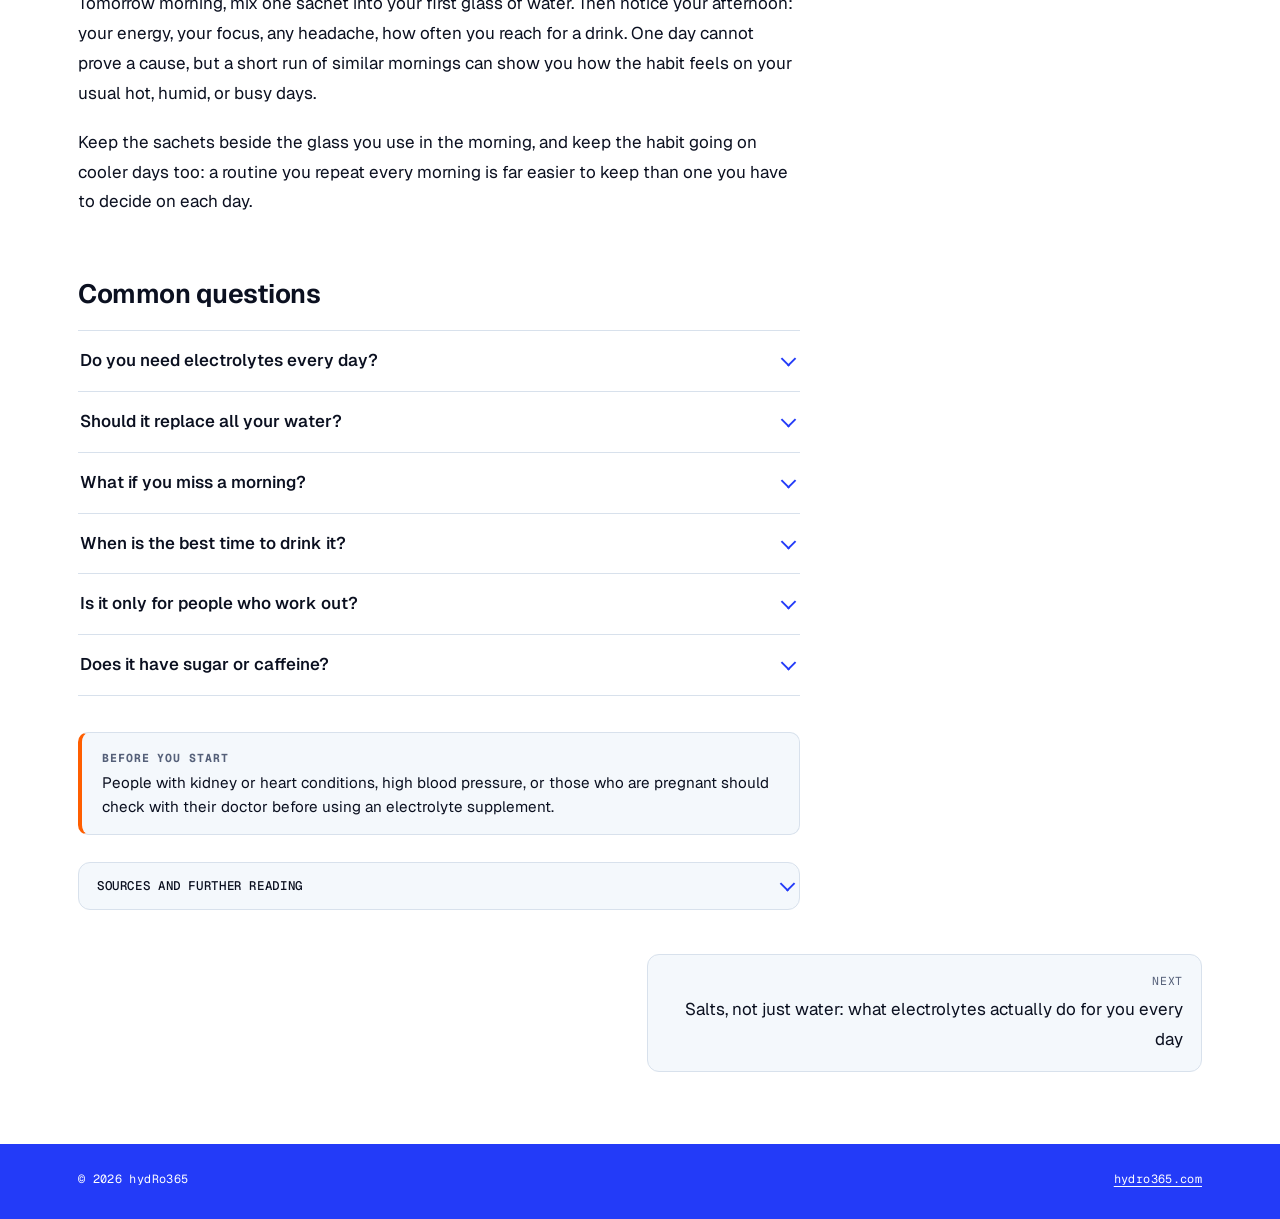
==== commit 68657155: "Publish hydRo365 guides 2-4, guides index and series navigation; link from blog index Co-Authored-By" ====
--- a/hydro365/why-hydration-matters.html
+++ b/hydro365/why-hydration-matters.html
@@ -124,15 +124,15 @@
 </script>
 </head>
 <body>
-<div class="top"><header class="bar"><div class="wrap"><a href="https://www.hydro365.com" aria-label="hydRo365"><img src="assets/logo.svg" alt="hydRo365"></a><nav><a class="shop" href="https://www.hydro365.com/products/hydro365-orange-daily-electrolyte-hydration">Shop hydRo365</a></nav></div></header>
+<div class="top"><header class="bar"><div class="wrap"><a href="https://www.hydro365.com" aria-label="hydRo365"><img src="assets/logo.svg" alt="hydRo365"></a><nav><a href="./">All guides</a><a class="shop" href="https://www.hydro365.com/products/hydro365-orange-daily-electrolyte-hydration">Shop hydRo365</a></nav></div></header>
 <section class="hero"><div class="wrap"><div class="hero-in">
-<p class="kicker">Hydration, explained</p>
+<p class="kicker">Hydration, explained &middot; Guide 1 of 4</p>
 <h1>Why staying hydrated matters, and why water alone isn’t enough</h1>
 <p class="dek">What water does for you all day, what even a mild shortfall costs, and why sweat takes salts that plain water does not give back.</p>
 <div class="meta"><span>hydRo365</span><span>5 min read</span><span>2026-10-07</span><span class="tag">daily hydration</span><span class="tag">electrolytes</span><span class="tag">sweat loss</span></div>
 </div></div></section></div>
 <div class="wrap layout"><main><details class="toc-m"><summary>In this article</summary><ol><li><a href="#key-takeaways">Key takeaways</a></li><li><a href="#why-staying-hydrated-matters">Why staying hydrated matters</a></li><li><a href="#how-heat-sun-and-humidity-dehydrate-you">How heat, sun and humidity dehydrate you</a></li><li><a href="#headaches-slumps-and-lost-focus-what-dehydration-costs-your-day">Headaches, slumps and lost focus: what dehydration costs your day</a></li><li><a href="#why-water-alone-isn-t-enough-your-body-needs-salts-too">Why water alone isn’t enough: your body needs salts too</a></li><li><a href="#make-it-a-daily-habit">Make it a daily habit</a></li><li><a href="#common-questions">Common questions</a></li></ol></details><p>You do not need a workout to lose fluid and electrolytes. A hot commute, a walk to lunch, an errand in the afternoon sun, or a long day at work in Indian heat can all make you sweat. Your body loses water and salts even when exercise never appears on your calendar.</p><p>Daily electrolytes are something your body uses every day, like a daily protein shake or vitamin D3.</p><h2 id="key-takeaways">Key takeaways</h2><ul><li>Water keeps your body cool, carries nutrients, and supports the way your body turns food into energy.</li><li>Heat, sun and humidity make you sweat all day, even when you never work out.</li><li>Even mild dehydration can show up as headaches, tiredness, and poor focus.</li><li>Sweat takes salts (electrolytes) as well as water. Plain water replaces the fluid, not the salts.</li><li>How much you lose changes with the weather and your day, so a steady daily habit covers the ordinary days, not just the big ones.</li></ul><h2 id="why-staying-hydrated-matters">Why staying hydrated matters</h2><p>Water does more than quench thirst. Your body uses it to control its temperature, mostly through sweat. It carries nutrients to your cells, helps you digest food, and removes waste. It is also part of the process that turns the food you eat into energy.</p><p>Because water is involved in so much, running low tends to show up in how you feel before it shows up anywhere else. Energy dips. Focus slips. A headache that seemed random starts to look like a pattern.</p><p>Staying hydrated is less about one big bottle of water and more about a steady supply through the day, so your body never has to play catch-up.</p><h2 id="how-heat-sun-and-humidity-dehydrate-you">How heat, sun and humidity dehydrate you</h2><p>Sweating cools your body when sweat evaporates from your skin. Time in the sun and heat makes your body sweat more to stay cool, whether you are waiting at a bus stop, running errands, or walking between meetings.</p><p>On humid days, air is nearly saturated, so sweat evaporates slowly. Your skin may feel sticky. You can finish a humid commute feeling tired without connecting that feeling to fluid loss.</p><p>India’s weather can also shift your exposure several times in one day. You might walk from a hot road into an air-conditioned office, spend hours indoors, then step back into the heat for the journey home. A long workday may include repeated short periods of sweating that never feel like a clear “sweat session.”</p><p>Put together, it is easy to spend much of the day under-hydrated without realising it. No single number can tell you how much you lose on a particular day. It depends on the heat, the sun, the humidity, and what your day involves, so pay attention to the pattern instead: time outdoors, damp clothing, repeated sweating, and how you feel later.</p><h2 id="headaches-slumps-and-lost-focus-what-dehydration-costs-your-day">Headaches, slumps and lost focus: what dehydration costs your day</h2><p>Mild dehydration rarely feels dramatic. It feels ordinary. You may blame a headache on screen time, a slow afternoon on lunch, or poor focus on a busy morning. Those explanations may be true, but fluid and salt loss can add to them.</p><p>Early everyday signs can include headaches, tiredness, an afternoon slump, and difficulty concentrating. Your urine may also look darker than usual. On a workday, that adds up: tasks take longer, meetings feel heavier, and the second half of the day gets less of your best thinking. These signs can have other causes, so treat them as a prompt to check your water and electrolyte intake rather than as a diagnosis.</p><p>Try a quick check at the end of the day. Did you spend time in the sun or humidity? Did you commute, walk, or work outdoors? Did you drink regularly, or only once you felt really thirsty? Did your energy and focus drop at roughly the same time each day?</p><h2 id="why-water-alone-isn-t-enough-your-body-needs-salts-too">Why water alone isn’t enough: your body needs salts too</h2><p>Plain water replaces fluid. It does not replace the salts that leave your body in sweat.</p><p>Those salts are electrolytes: minerals that carry an electric charge in your body fluids. Sodium and chloride help your body hold on to fluid where it is needed. Potassium, magnesium, and calcium support normal nerve and muscle function, and phosphate helps your cells produce energy. Sweat carries some of these minerals away along with water, sodium most of all.</p><p>In extreme situations, drinking very large amounts of plain water can dilute the salts in your blood. This is not a reason to fear water. It is a reason to stop treating fluid and electrolytes as the same thing.</p><p>hydRo365 gives you all six of these electrolytes, with no added sugar. Mix one sachet into 250–300 ml of water and make it part of a routine that matches your day.</p><h2 id="make-it-a-daily-habit">Make it a daily habit</h2><p>A habit sticks when you attach it to something you already do. Your first glass of water is a clear cue, because it happens before the day fills with meetings, travel, and errands.</p><p>Tomorrow morning, mix one sachet into your first glass of water. Then notice your afternoon: your energy, your focus, any headache, how often you reach for a drink. One day cannot prove a cause, but a short run of similar mornings can show you how the habit feels on your usual hot, humid, or busy days.</p><p>Keep the sachets beside the glass you use in the morning, and keep the habit going on cooler days too: a routine you repeat every morning is far easier to keep than one you have to decide on each day.</p><h2 id="common-questions">Common questions</h2><div class="faq"><details><summary>Do you need electrolytes every day?</summary><div class="ans"><p>You do not need a workout to lose fluid and salt, so a daily routine makes sense. How much you lose still varies with the weather, your activity, and your day.</p></div></details><details><summary>Should it replace all your water?</summary><div class="ans"><p>No. Keep drinking water through the day. An electrolyte drink adds the salts; it does not remove the need for regular fluids.</p></div></details><details><summary>What if you miss a morning?</summary><div class="ans"><p>Resume the next morning. Do not compensate by taking extra.</p></div></details><details><summary>When is the best time to drink it?</summary><div class="ans"><p>Any time of day works, whether that is first thing in the morning, mid-afternoon, or around a workout.</p></div></details><details><summary>Is it only for people who work out?</summary><div class="ans"><p>No. Sweating can mean losing electrolytes, especially sodium and chloride, and plain water replaces only fluid. A hot commute can count too.</p></div></details><details><summary>Does it have sugar or caffeine?</summary><div class="ans"><p>It has no added sugar and no caffeine. It is sweetened with monk fruit and stevia.</p></div></details></div><aside class="note"><b>Before you start</b><p>People with kidney or heart conditions, high blood pressure, or those who are pregnant should check with their doctor before using an electrolyte supplement.</p></aside><details class="sources"><summary>Sources and further reading</summary><ol><li><a href="https://engineering.mit.edu/ask-an-engineer/why-do-we-sweat-more-in-high-humidity" rel="noopener">MIT School of Engineering: why do we sweat more in high humidity</a></li><li><a href="https://today.uconn.edu/2012/02/even-mild-dehydration-can-alter-mood/" rel="noopener">UConn Today: Even mild dehydration can alter mood (Armstrong et al.)</a></li><li><a href="https://courses.lumenlearning.com/suny-ap2/?p=982" rel="noopener">OpenStax Anatomy &amp; Physiology: Electrolyte Balance</a></li><li><a href="https://www.nhs.uk/conditions/dehydration/" rel="noopener">NHS: Dehydration</a></li><li><a href="https://www.uhhospitals.org/blog/articles/2024/01/can-you-drink-too-much-water" rel="noopener">University Hospitals: Can you drink too much water?</a></li><li><a href="https://bps.org.uk/research-digest/how-form-habit" rel="noopener">Lally et al. 2010, Eur J Soc Psychol (via BPS Research Digest)</a></li></ol></details></main><aside class="side"><nav class="toc" aria-label="In this article"><b>In this article</b><ol><li><a href="#key-takeaways">Key takeaways</a></li><li><a href="#why-staying-hydrated-matters">Why staying hydrated matters</a></li><li><a href="#how-heat-sun-and-humidity-dehydrate-you">How heat, sun and humidity dehydrate you</a></li><li><a href="#headaches-slumps-and-lost-focus-what-dehydration-costs-your-day">Headaches, slumps and lost focus: what dehydration costs your day</a></li><li><a href="#why-water-alone-isn-t-enough-your-body-needs-salts-too">Why water alone isn’t enough: your body needs salts too</a></li><li><a href="#make-it-a-daily-habit">Make it a daily habit</a></li><li><a href="#common-questions">Common questions</a></li></ol></nav><div class="cta-card"><img src="assets/logo.svg" alt="hydRo365"><p>Daily hydration for Indian days: six electrolytes, no added sugar.</p><a href="https://www.hydro365.com/products/hydro365-orange-daily-electrolyte-hydration">Shop hydRo365</a></div></aside></div>
-
+<nav class="pager" aria-label="More guides"><span></span><a class="next" href="salts-not-just-water"><small>Next</small>Salts, not just water: what electrolytes actually do for you every day</a></nav>
 <footer><div class="wrap"><p class="fine">&copy; 2026 hydRo365</p><p class="fine"><a href="https://www.hydro365.com">hydro365.com</a></p></div></footer>
 </body>
 </html>
